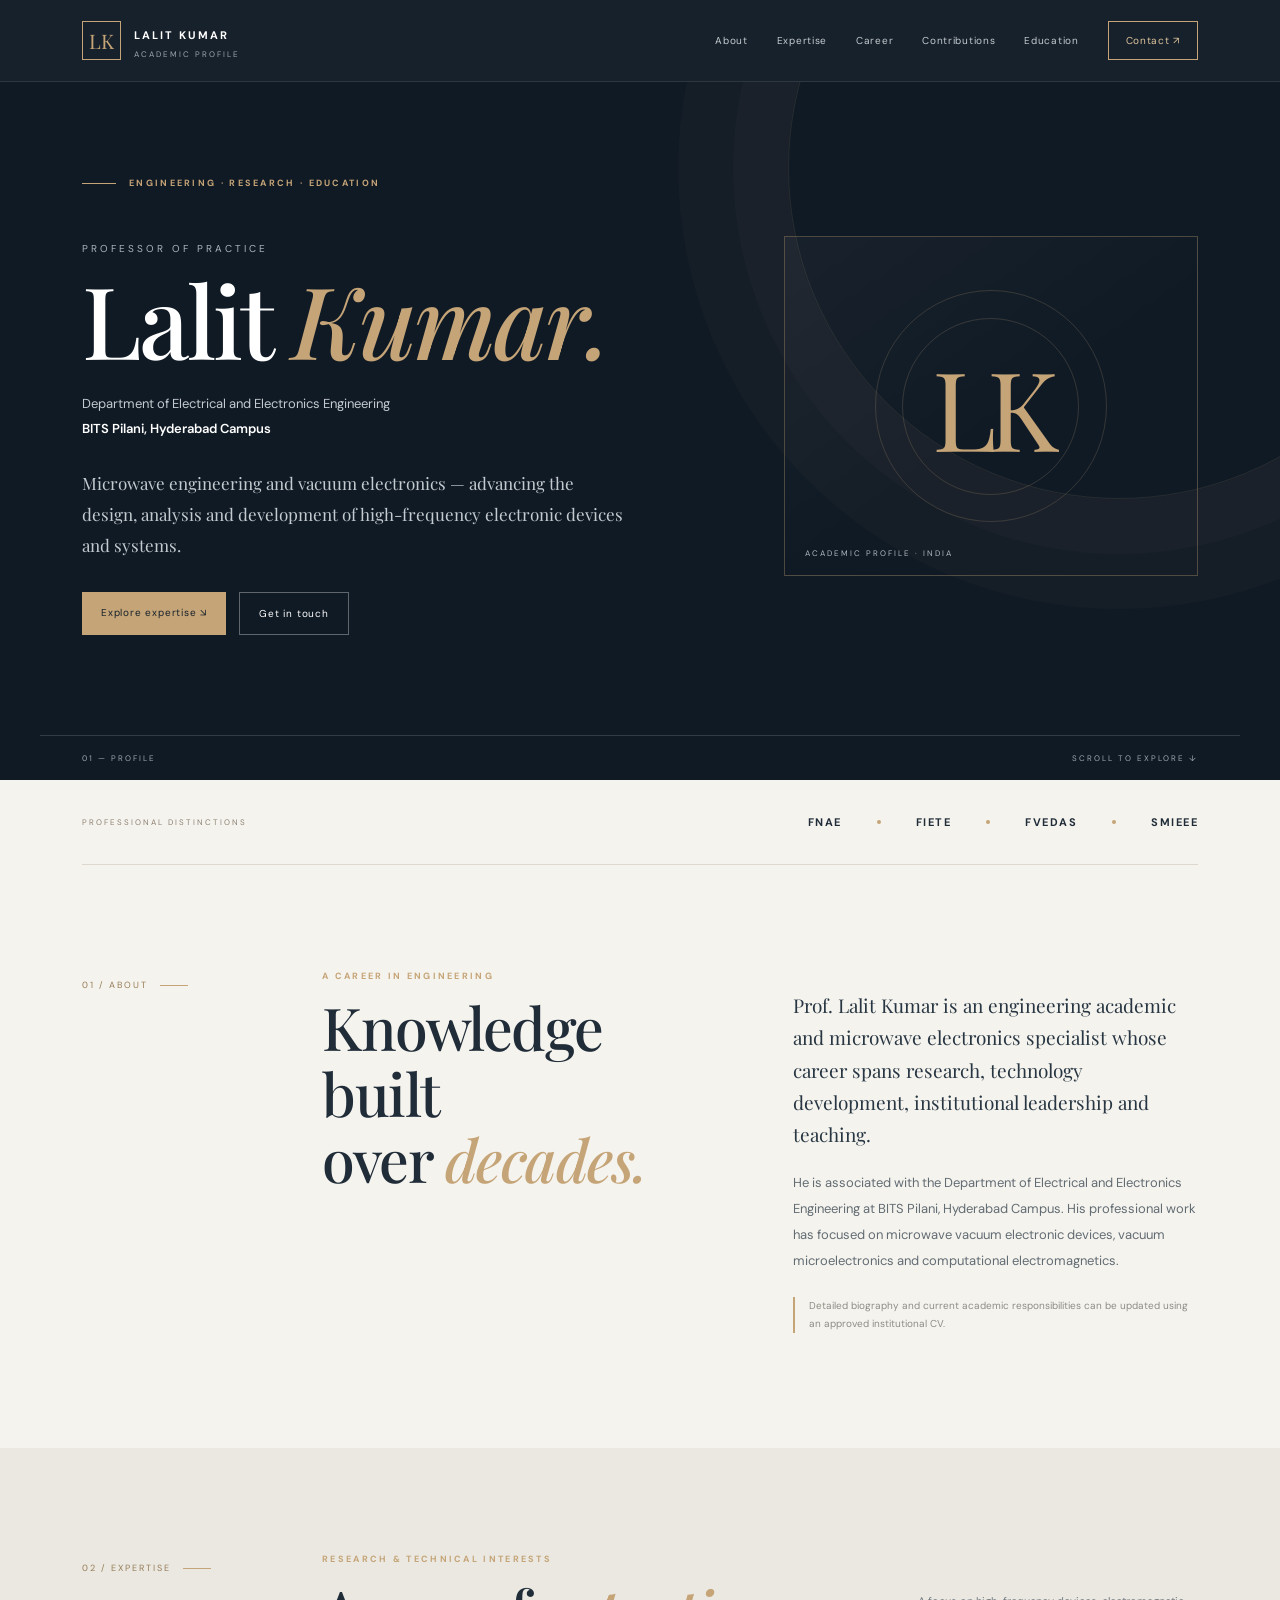
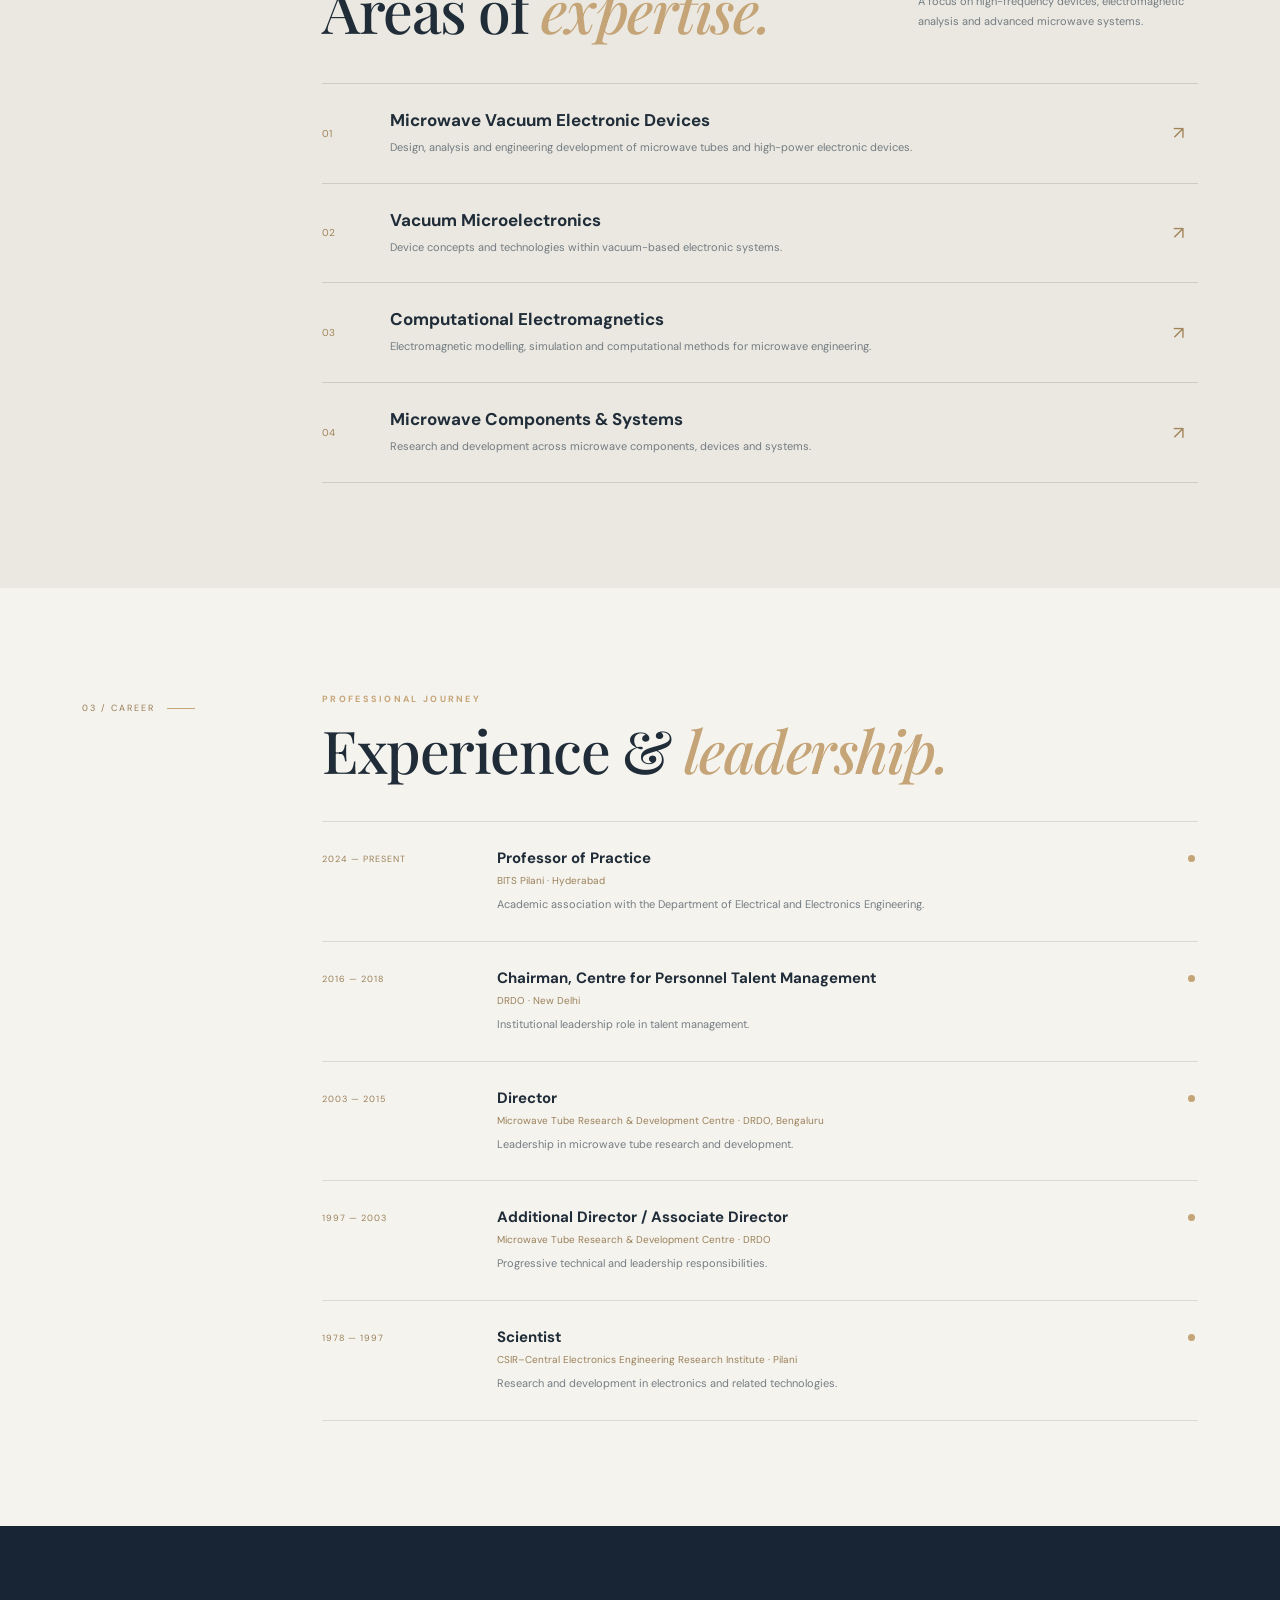
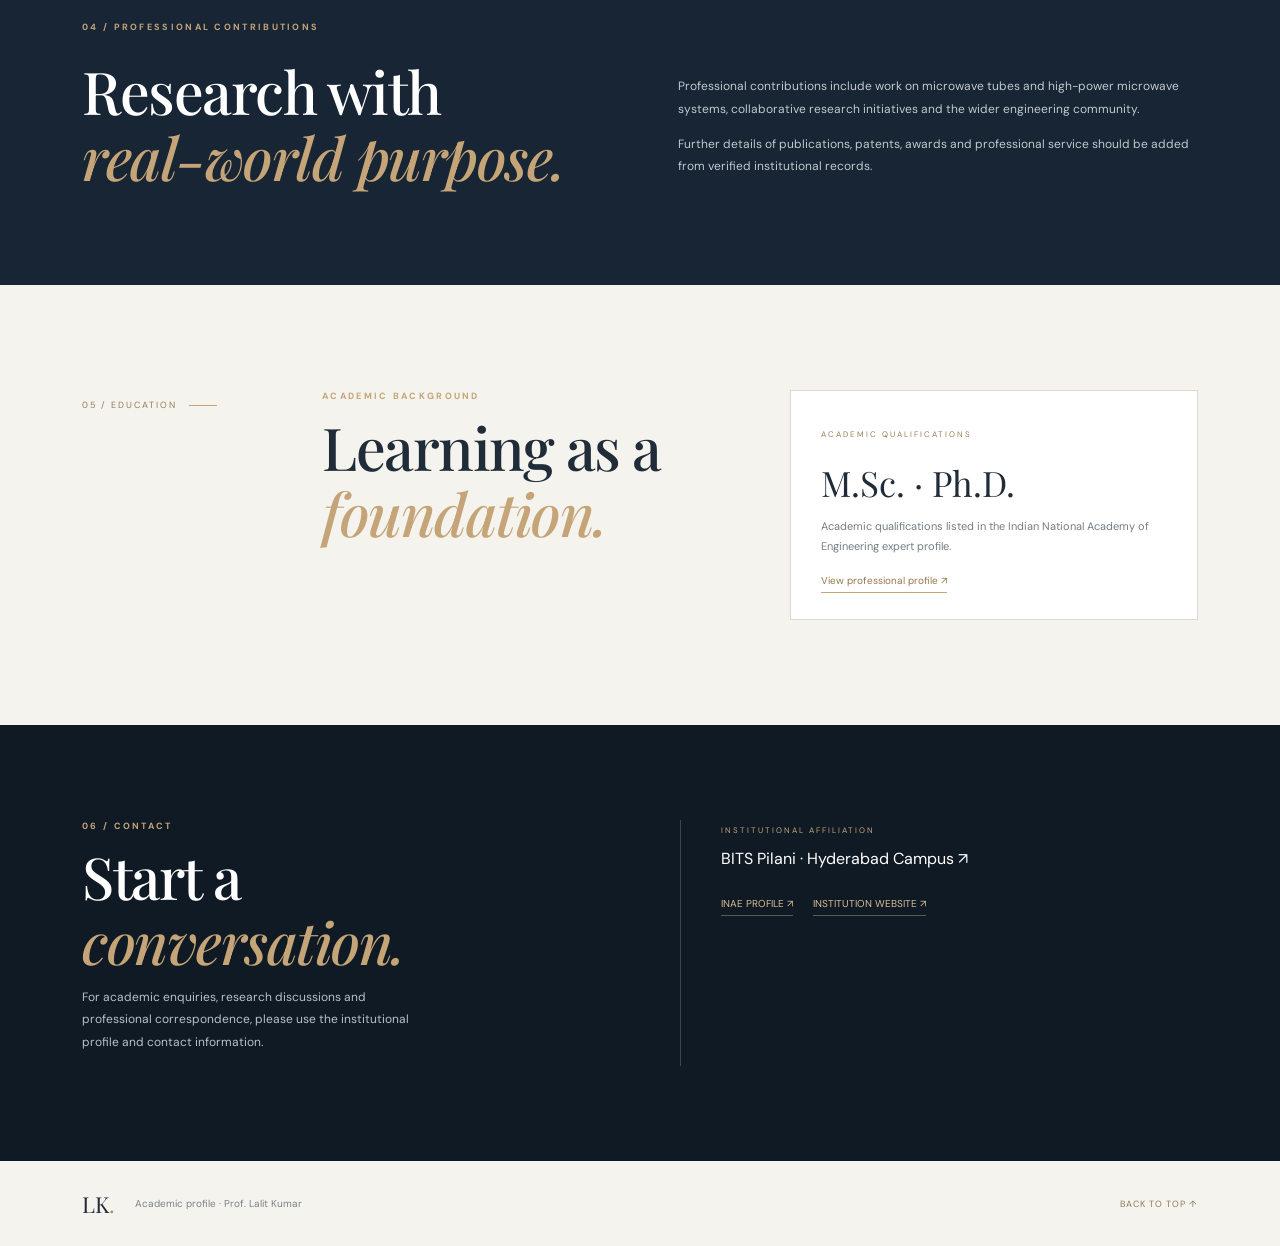
==== index.html @ f8bcb5ff "Add premium single-page academic profile website" ====
<!doctype html>
<html lang="en">
<head>
<meta charset="utf-8"><meta name="viewport" content="width=device-width,initial-scale=1">
<meta name="theme-color" content="#101a25">
<meta name="description" content="Academic and professional profile of Professor Lalit Kumar, BITS Pilani Hyderabad Campus.">
<title>Professor Lalit Kumar — Academic Profile</title>
<link rel="preconnect" href="https://fonts.googleapis.com"><link rel="preconnect" href="https://fonts.gstatic.com" crossorigin>
<link href="https://fonts.googleapis.com/css2?family=DM+Sans:wght@400;500;600;700&family=Playfair+Display:ital,wght@0,500;0,600;0,700;1,500&display=swap" rel="stylesheet">
<style>
:root{--navy:#101a25;--navy2:#172534;--ink:#202d39;--paper:#f5f3ee;--muted:#727a80;--gold:#c5a477;--line:#ddd9d0;--serif:'Playfair Display',Georgia,serif;--sans:'DM Sans',Arial,sans-serif}
*{box-sizing:border-box}html{scroll-behavior:smooth;scroll-padding-top:84px}body{margin:0;background:var(--paper);color:var(--ink);font-family:var(--sans);-webkit-font-smoothing:antialiased}a{color:inherit;text-decoration:none}.skip{position:absolute;left:-999px}.skip:focus{left:20px;top:20px;background:white;padding:12px;z-index:20}
header{height:82px;background:rgba(16,26,37,.97);position:sticky;top:0;z-index:10;border-bottom:1px solid #ffffff19}.navwrap{height:100%;max-width:1200px;margin:auto;padding:0 42px;display:flex;align-items:center;justify-content:space-between}.brand{display:flex;align-items:center;gap:13px;color:#fff}.mark{width:39px;height:39px;border:1px solid #c5a477;display:grid;place-items:center;color:var(--gold);font:20px var(--serif)}.brand b{font-size:11px;letter-spacing:2px}.brand small{display:block;font-size:8px;color:#9ca7b0;letter-spacing:2px;margin-top:5px}.nav{display:flex;align-items:center;gap:29px}.nav a{font-size:10px;color:#c4cbd0;letter-spacing:.7px;transition:color .2s}.nav a:hover,.nav a.active{color:var(--gold)}.nav .contactlink{border:1px solid #c5a477;padding:12px 17px;color:#e1c69f}.toggle{display:none;background:none;border:1px solid #ffffff50;color:white;padding:9px 11px}
.hero{background:var(--navy);color:white;position:relative;overflow:hidden}.hero:after{content:"";position:absolute;width:660px;height:660px;border:1px solid #c5a47720;border-radius:50%;right:-170px;top:-245px;box-shadow:0 0 0 55px #c5a47708,0 0 0 110px #c5a47706}.hero-inner{max-width:1200px;margin:auto;min-height:610px;padding:95px 42px 100px;display:grid;grid-template-columns:1.2fr .8fr;gap:80px;align-items:center;position:relative;z-index:1}.eyebrow,.overline{font-size:9px;letter-spacing:2.3px;font-weight:700;color:var(--gold)}.eyebrow:before{content:"";display:inline-block;width:34px;height:1px;background:var(--gold);vertical-align:middle;margin-right:13px}.kicker{margin-top:53px;font-size:10px;letter-spacing:3px;color:#aab5bd}.hero h1{font:500 clamp(60px,8vw,100px)/.98 var(--serif);letter-spacing:-3px;margin:15px 0 24px}.hero h1 em,.section h2 em,.band h2 em,.contact h2 em{color:var(--gold);font-weight:500}.role{font-size:13px;line-height:1.9;color:#c3cbd0}.role strong{color:white;font-weight:600}.intro{max-width:550px;font:17px/1.8 var(--serif);color:#c4cbd0;margin:27px 0 32px}.actions{display:flex;gap:13px;flex-wrap:wrap}.btn{padding:14px 19px;font-size:10px;letter-spacing:.8px}.primary{background:var(--gold);color:#17212b}.secondary{border:1px solid #ffffff55;color:white}.hero-art{height:340px;border:1px solid #c5a47755;display:flex;align-items:center;justify-content:center;position:relative;background:linear-gradient(145deg,#ffffff08,transparent 55%)}.hero-art:before,.hero-art:after{content:"";position:absolute;width:230px;height:230px;border:1px solid #c5a47735;border-radius:50%}.hero-art:after{width:175px;height:175px}.monogram{font:110px var(--serif);color:#c5a477;letter-spacing:-10px}.art-caption{position:absolute;bottom:17px;left:20px;font-size:8px;letter-spacing:2px;color:#aeb9c3}.hero-foot{max-width:1200px;margin:auto;padding:17px 42px;border-top:1px solid #ffffff25;display:flex;justify-content:space-between;color:#9da8b1;font-size:8px;letter-spacing:2px}
.distinctions{max-width:1116px;margin:auto;padding:35px 0;display:flex;align-items:center;gap:35px;border-bottom:1px solid var(--line)}.distinctions span{font-size:11px;letter-spacing:1.5px;font-weight:700}.distinctions small{font-size:8px;letter-spacing:2px;color:#8c8172;margin-right:auto}.dot{width:4px;height:4px;background:var(--gold);border-radius:50%}
.section{max-width:1200px;margin:auto;padding:105px 42px;display:grid;grid-template-columns:185px 1fr;gap:55px}.label{font-size:9px;letter-spacing:2px;color:#967c56;padding-top:9px}.label:after{content:"";display:inline-block;width:28px;height:1px;background:#c5a477;margin-left:12px;vertical-align:middle}.section h2,.band h2,.contact h2{font:500 clamp(40px,5vw,59px)/1.12 var(--serif);letter-spacing:-1.5px;margin:12px 0 0}.aboutgrid{display:grid;grid-template-columns:1fr 1fr;gap:65px}.copy{font-size:13px;line-height:2;color:#626c73}.copy .lead{font:19px/1.7 var(--serif);color:#273642}.note{font-size:10px;line-height:1.8;color:#8c8c84;border-left:2px solid var(--gold);padding-left:14px;margin-top:23px}
.expertise{background:#eae8e1}.expertise .section{max-width:1200px}.headingrow{display:flex;justify-content:space-between;align-items:end;gap:30px;margin-bottom:40px}.headingnote{max-width:280px;font-size:11px;line-height:1.8;color:#737b80}.items{border-top:1px solid #d0ccc3}.item{display:grid;grid-template-columns:50px 1fr 25px;gap:18px;align-items:center;padding:25px 0;border-bottom:1px solid #d0ccc3}.num{font-size:10px;color:#a18458}.item h3{font-size:17px;margin:0 0 7px}.item p{font-size:11px;line-height:1.8;color:#737b80;margin:0}.arrow{color:#a18458;font-size:18px}
.timeline{border-top:1px solid var(--line)}.event{display:grid;grid-template-columns:155px 1fr 10px;gap:20px;padding:26px 0;border-bottom:1px solid var(--line)}.date{font-size:9px;letter-spacing:1px;color:#9a8059;padding-top:5px}.event h3{font-size:15px;margin:0 0 6px}.place{font-size:10px;color:#9a8059;margin:0 0 8px}.event p:last-child{font-size:11px;line-height:1.8;color:#747d83;margin:0}.pin{width:7px;height:7px;border-radius:50%;background:var(--gold);margin-top:7px}
.band{background:var(--navy2);color:white}.bandinner{max-width:1116px;margin:auto;padding:95px 0;display:grid;grid-template-columns:1fr 1fr;gap:25px 75px}.band .overline{grid-column:1/-1}.band h2{margin:0}.bandcopy{font-size:12px;line-height:1.9;color:#c1c9cf;align-self:end}.edu{display:grid;grid-template-columns:1fr 1fr;gap:60px}.educard{padding:30px;border:1px solid var(--line);background:white}.educard small{font-size:8px;letter-spacing:2px;color:#9a8059}.educard h3{font:35px var(--serif);margin:17px 0 9px}.educard p{font-size:11px;line-height:1.8;color:#747d83}.educard a{font-size:10px;color:#98784c;border-bottom:1px solid #c5a477;padding-bottom:5px}
.contact{background:var(--navy);color:white}.contactinner{max-width:1116px;margin:auto;padding:95px 0;display:grid;grid-template-columns:1fr 1fr;gap:80px}.contact h2{font-size:58px}.contact p{font-size:12px;line-height:1.9;color:#b7c1c9;max-width:350px}.contactcard{border-left:1px solid #ffffff30;padding:5px 0 5px 40px}.contactcard small{font-size:8px;letter-spacing:2px;color:var(--gold);display:block;margin:0 0 13px}.contactcard a{font-size:16px;color:white;overflow-wrap:anywhere}.contactcard .links{display:flex;gap:20px;flex-wrap:wrap;margin-top:28px}.contactcard .links a{font-size:10px;color:#d9bd95;border-bottom:1px solid #d9bd9560;padding-bottom:5px}
footer{max-width:1116px;margin:auto;padding:26px 0;display:flex;align-items:center;gap:20px;flex-wrap:wrap}footer b{font:22px var(--serif)}footer p{font-size:10px;color:#7b8286;margin-right:auto}footer a{font-size:9px;letter-spacing:1px;color:#8e795b}
@media(max-width:850px){.navwrap,.hero-inner,.hero-foot{padding-left:26px;padding-right:26px}.nav{gap:15px}.hero-inner{gap:35px}.section{padding:80px 26px;grid-template-columns:130px 1fr;gap:25px}.distinctions,.bandinner,.contactinner,footer{margin-left:26px;margin-right:26px}.bandinner,.contactinner{padding:80px 0}}
@media(max-width:620px){header{height:70px}.navwrap{padding:0 21px}.toggle{display:block}.nav{display:none;position:absolute;top:70px;left:0;right:0;background:var(--navy);padding:12px 24px 22px;flex-direction:column;align-items:stretch;gap:0}.nav.open{display:flex}.nav a{padding:14px 0;border-bottom:1px solid #ffffff18}.nav .contactlink{margin-top:12px;text-align:center}.hero-inner{display:block;padding:65px 24px 80px;min-height:0}.kicker{margin-top:40px}.hero h1{font-size:65px}.intro{font-size:15px}.hero-art{display:none}.hero-foot{padding:15px 24px}.distinctions{margin:0 24px;padding:25px 0;gap:16px;flex-wrap:wrap}.distinctions small{width:100%}.section{display:block;padding:72px 24px}.label{margin-bottom:30px}.aboutgrid,.edu{grid-template-columns:1fr;gap:25px}.section h2{font-size:44px}.headingrow{display:block}.headingnote{margin-top:15px}.item{grid-template-columns:30px 1fr 15px;gap:10px}.item h3{font-size:14px}.item p{font-size:10px}.event{grid-template-columns:90px 1fr 8px;gap:10px}.date{font-size:8px;line-height:1.6}.event h3{font-size:13px}.event p:last-child{font-size:10px}.bandinner{display:block;padding:72px 0}.band h2{font-size:45px;margin:20px 0}.bandcopy{margin-top:25px}.contactinner{display:block;padding:72px 0}.contact h2{font-size:50px}.contactcard{border-left:0;border-top:1px solid #ffffff30;padding:28px 0 0;margin-top:35px}.contactcard a{font-size:14px}footer{padding:24px 0}footer p{width:calc(100% - 50px);margin:0}}
@media(prefers-reduced-motion:reduce){html{scroll-behavior:auto}}
</style>
</head>
<body>
<a class="skip" href="#main">Skip to content</a>
<header><div class="navwrap"><a class="brand" href="#home"><span class="mark">LK</span><span><b>LALIT KUMAR</b><small>ACADEMIC PROFILE</small></span></a><button class="toggle" aria-expanded="false" aria-controls="nav">MENU</button><nav class="nav" id="nav"><a href="#about">About</a><a href="#expertise">Expertise</a><a href="#career">Career</a><a href="#contributions">Contributions</a><a href="#education">Education</a><a class="contactlink" href="#contact">Contact ↗</a></nav></div></header>
<main id="main">
<section class="hero" id="home"><div class="hero-inner"><div><div class="eyebrow">ENGINEERING · RESEARCH · EDUCATION</div><div class="kicker">PROFESSOR OF PRACTICE</div><h1>Lalit <em>Kumar.</em></h1><div class="role">Department of Electrical and Electronics Engineering<br><strong>BITS Pilani, Hyderabad Campus</strong></div><p class="intro">Microwave engineering and vacuum electronics — advancing the design, analysis and development of high-frequency electronic devices and systems.</p><div class="actions"><a class="btn primary" href="#expertise">Explore expertise ↘</a><a class="btn secondary" href="#contact">Get in touch</a></div></div><div class="hero-art"><div class="monogram">LK</div><span class="art-caption">ACADEMIC PROFILE · INDIA</span></div></div><div class="hero-foot"><span>01 — PROFILE</span><span>SCROLL TO EXPLORE ↓</span></div></section>
<div class="distinctions"><small>PROFESSIONAL DISTINCTIONS</small><span>FNAE</span><i class="dot"></i><span>FIETE</span><i class="dot"></i><span>FVEDAS</span><i class="dot"></i><span>SMIEEE</span></div>
<section class="section" id="about"><div class="label">01 / ABOUT</div><div class="aboutgrid"><div><div class="overline">A CAREER IN ENGINEERING</div><h2>Knowledge built<br>over <em>decades.</em></h2></div><div class="copy"><p class="lead">Prof. Lalit Kumar is an engineering academic and microwave electronics specialist whose career spans research, technology development, institutional leadership and teaching.</p><p>He is associated with the Department of Electrical and Electronics Engineering at BITS Pilani, Hyderabad Campus. His professional work has focused on microwave vacuum electronic devices, vacuum microelectronics and computational electromagnetics.</p><p class="note">Detailed biography and current academic responsibilities can be updated using an approved institutional CV.</p></div></div></section>
<section class="expertise"><div class="section" id="expertise"><div class="label">02 / EXPERTISE</div><div><div class="headingrow"><div><div class="overline">RESEARCH & TECHNICAL INTERESTS</div><h2>Areas of <em>expertise.</em></h2></div><p class="headingnote">A focus on high-frequency devices, electromagnetic analysis and advanced microwave systems.</p></div><div class="items"><article class="item"><span class="num">01</span><div><h3>Microwave Vacuum Electronic Devices</h3><p>Design, analysis and engineering development of microwave tubes and high-power electronic devices.</p></div><span class="arrow">↗</span></article><article class="item"><span class="num">02</span><div><h3>Vacuum Microelectronics</h3><p>Device concepts and technologies within vacuum-based electronic systems.</p></div><span class="arrow">↗</span></article><article class="item"><span class="num">03</span><div><h3>Computational Electromagnetics</h3><p>Electromagnetic modelling, simulation and computational methods for microwave engineering.</p></div><span class="arrow">↗</span></article><article class="item"><span class="num">04</span><div><h3>Microwave Components & Systems</h3><p>Research and development across microwave components, devices and systems.</p></div><span class="arrow">↗</span></article></div></div></div></section>
<section class="section" id="career"><div class="label">03 / CAREER</div><div><div class="overline">PROFESSIONAL JOURNEY</div><h2>Experience & <em>leadership.</em></h2><div class="timeline" style="margin-top:38px"><article class="event"><span class="date">2024 — PRESENT</span><div><h3>Professor of Practice</h3><p class="place">BITS Pilani · Hyderabad</p><p>Academic association with the Department of Electrical and Electronics Engineering.</p></div><i class="pin"></i></article><article class="event"><span class="date">2016 — 2018</span><div><h3>Chairman, Centre for Personnel Talent Management</h3><p class="place">DRDO · New Delhi</p><p>Institutional leadership role in talent management.</p></div><i class="pin"></i></article><article class="event"><span class="date">2003 — 2015</span><div><h3>Director</h3><p class="place">Microwave Tube Research & Development Centre · DRDO, Bengaluru</p><p>Leadership in microwave tube research and development.</p></div><i class="pin"></i></article><article class="event"><span class="date">1997 — 2003</span><div><h3>Additional Director / Associate Director</h3><p class="place">Microwave Tube Research & Development Centre · DRDO</p><p>Progressive technical and leadership responsibilities.</p></div><i class="pin"></i></article><article class="event"><span class="date">1978 — 1997</span><div><h3>Scientist</h3><p class="place">CSIR–Central Electronics Engineering Research Institute · Pilani</p><p>Research and development in electronics and related technologies.</p></div><i class="pin"></i></article></div></div></section>
<section class="band" id="contributions"><div class="bandinner"><div class="overline">04 / PROFESSIONAL CONTRIBUTIONS</div><h2>Research with<br><em>real-world purpose.</em></h2><div class="bandcopy"><p>Professional contributions include work on microwave tubes and high-power microwave systems, collaborative research initiatives and the wider engineering community.</p><p>Further details of publications, patents, awards and professional service should be added from verified institutional records.</p></div></div></section>
<section class="section" id="education"><div class="label">05 / EDUCATION</div><div class="edu"><div><div class="overline">ACADEMIC BACKGROUND</div><h2>Learning as a<br><em>foundation.</em></h2></div><div class="educard"><small>ACADEMIC QUALIFICATIONS</small><h3>M.Sc. · Ph.D.</h3><p>Academic qualifications listed in the Indian National Academy of Engineering expert profile.</p><a href="https://www.inae.in/expert-profile-view/?cid=1873" target="_blank" rel="noopener">View professional profile ↗</a></div></div></section>
<section class="contact" id="contact"><div class="contactinner"><div><div class="overline">06 / CONTACT</div><h2>Start a<br><em>conversation.</em></h2><p>For academic enquiries, research discussions and professional correspondence, please use the institutional profile and contact information.</p></div><div class="contactcard"><small>INSTITUTIONAL AFFILIATION</small><a href="https://www.bits-pilani.ac.in/hyderabad/" target="_blank" rel="noopener">BITS Pilani · Hyderabad Campus ↗</a><div class="links"><a href="https://www.inae.in/expert-profile-view/?cid=1873" target="_blank" rel="noopener">INAE PROFILE ↗</a><a href="https://www.bits-pilani.ac.in/hyderabad/" target="_blank" rel="noopener">INSTITUTION WEBSITE ↗</a></div></div></div></section>
</main>
<footer><b>LK<span style="color:#b38f5e">.</span></b><p>Academic profile · Prof. Lalit Kumar</p><a href="#home">BACK TO TOP ↑</a></footer>
<script>
const toggle=document.querySelector('.toggle'),nav=document.querySelector('.nav');toggle.addEventListener('click',()=>{const open=nav.classList.toggle('open');toggle.setAttribute('aria-expanded',String(open));toggle.textContent=open?'CLOSE':'MENU'});document.querySelectorAll('.nav a').forEach(a=>a.addEventListener('click',()=>{nav.classList.remove('open');toggle.setAttribute('aria-expanded','false');toggle.textContent='MENU'}));const links=[...document.querySelectorAll('.nav a[href^="#"]')];if('IntersectionObserver'in window){const observer=new IntersectionObserver(entries=>entries.forEach(e=>{if(e.isIntersecting)links.forEach(a=>a.classList.toggle('active',a.getAttribute('href')==='#'+e.target.id))}),{rootMargin:'-30% 0px -60% 0px'});document.querySelectorAll('main section[id]').forEach(s=>observer.observe(s))}
</script>
</body></html>
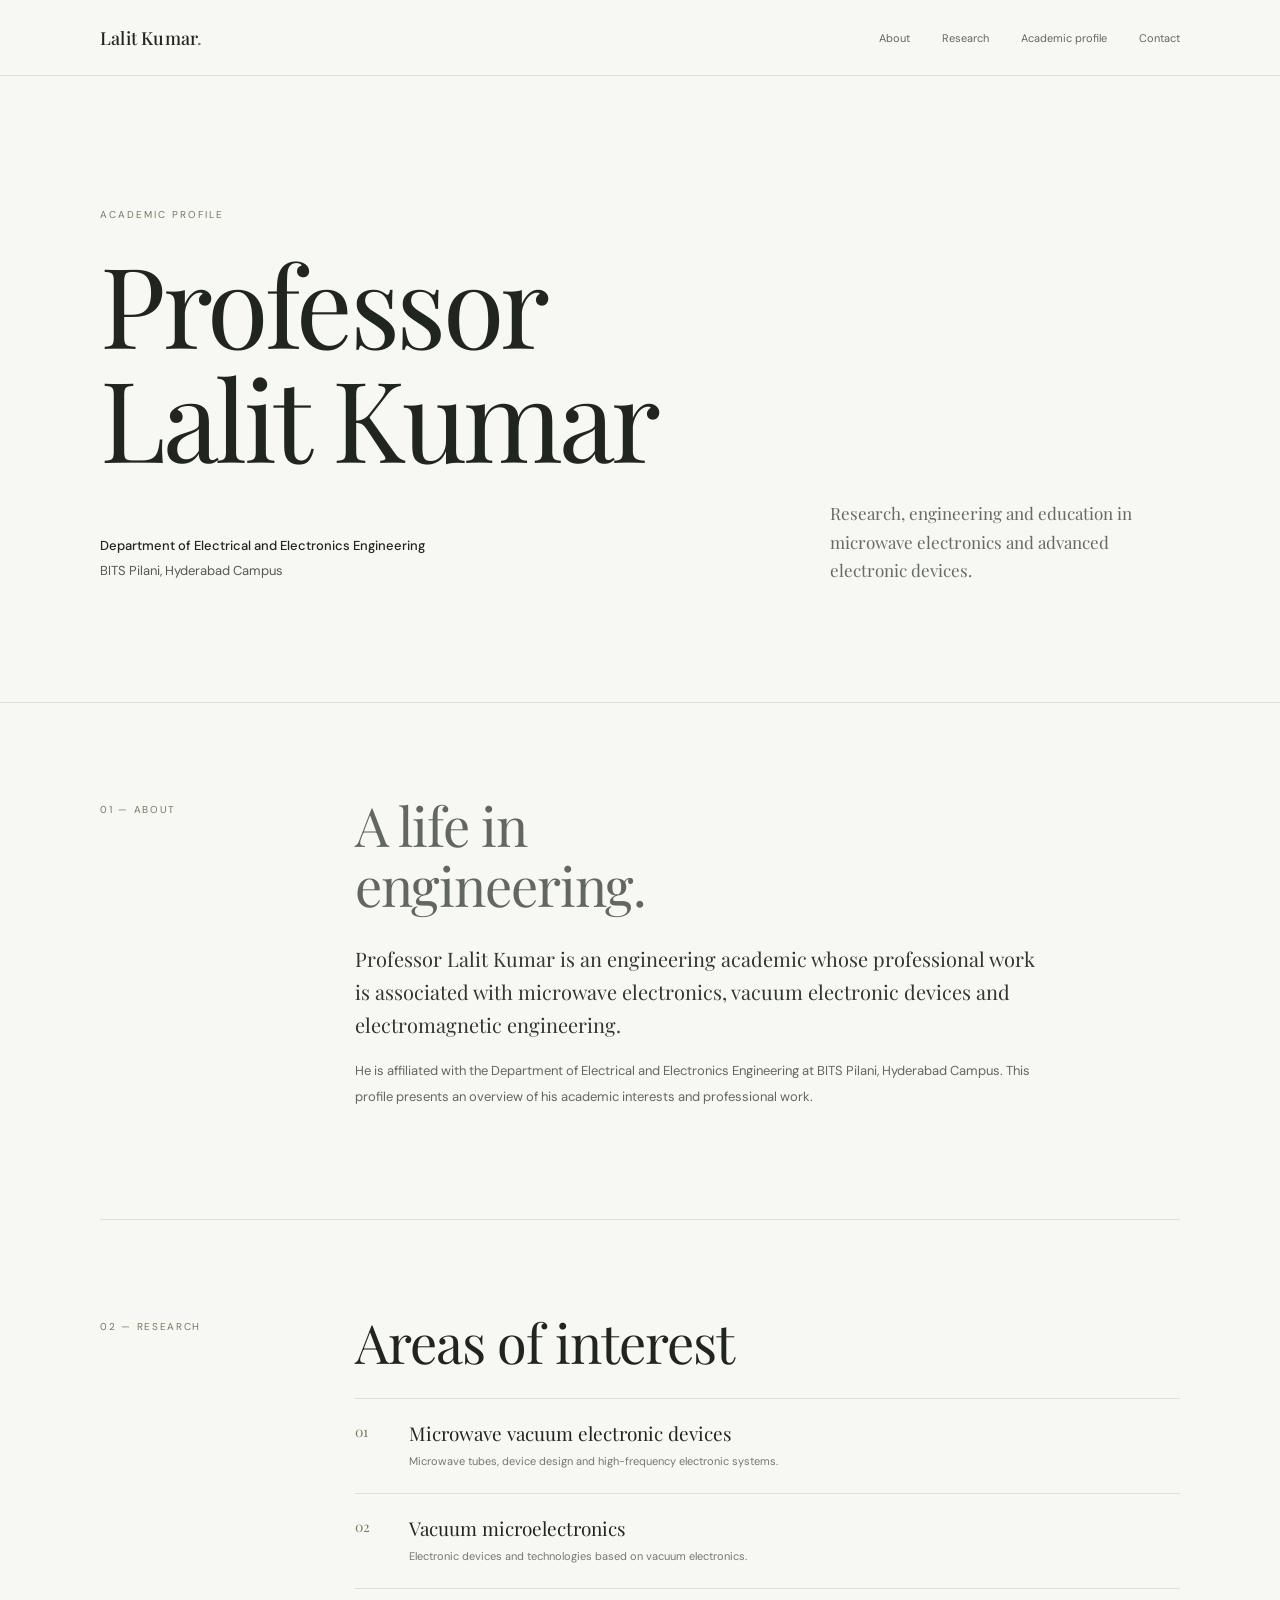
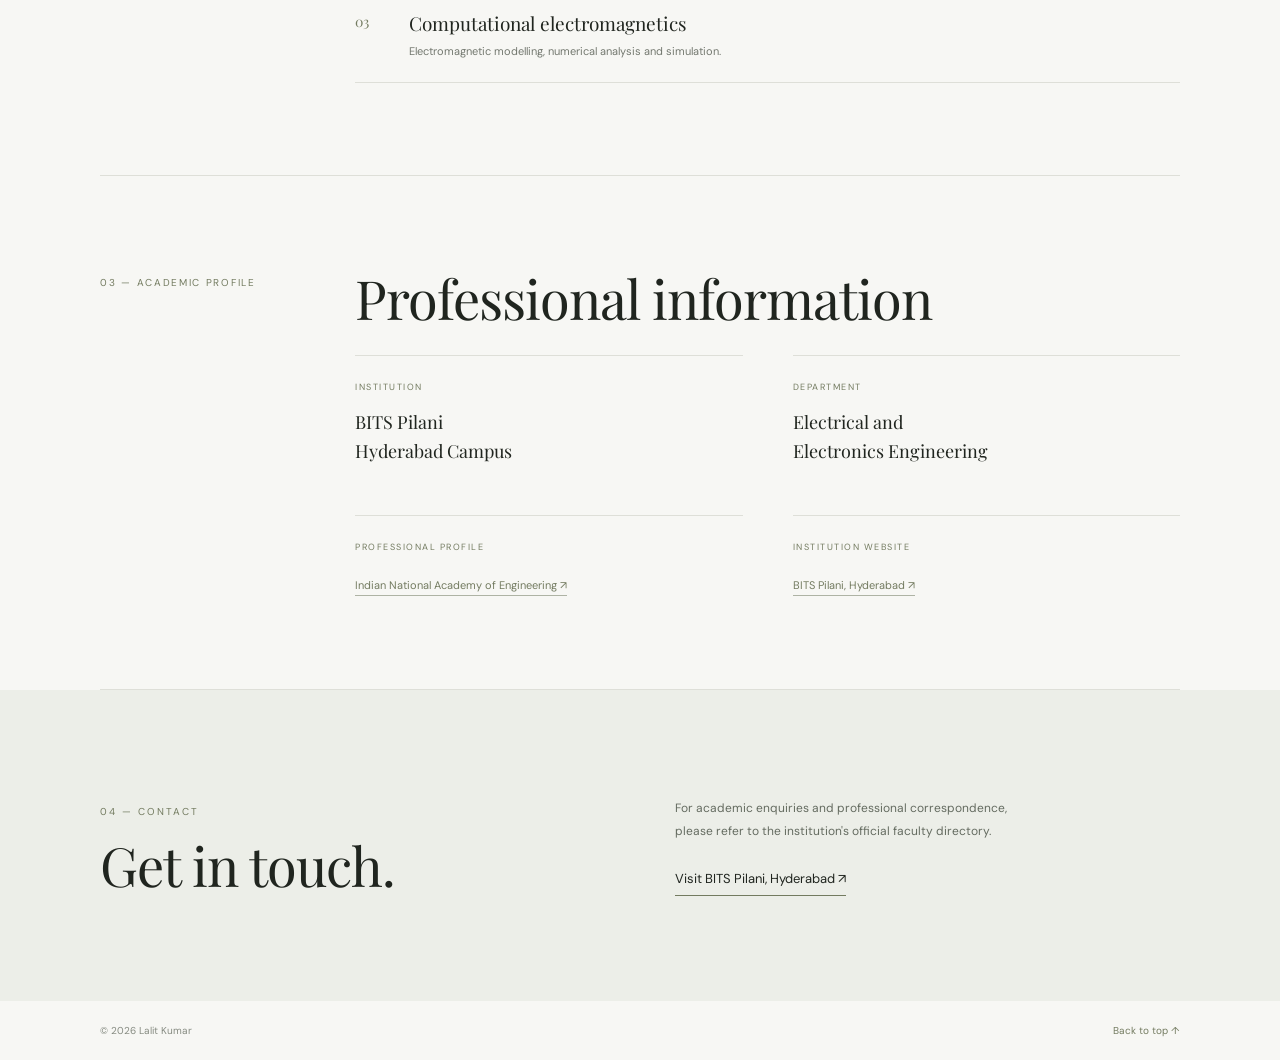
==== commit d5f89092: "Refine site to minimalist editorial academic design" ====
--- a/index.html
+++ b/index.html
@@ -1,44 +1,140 @@
 <!doctype html>
 <html lang="en">
 <head>
-<meta charset="utf-8"><meta name="viewport" content="width=device-width,initial-scale=1">
-<meta name="theme-color" content="#101a25">
-<meta name="description" content="Academic and professional profile of Professor Lalit Kumar, BITS Pilani Hyderabad Campus.">
-<title>Professor Lalit Kumar — Academic Profile</title>
-<link rel="preconnect" href="https://fonts.googleapis.com"><link rel="preconnect" href="https://fonts.gstatic.com" crossorigin>
-<link href="https://fonts.googleapis.com/css2?family=DM+Sans:wght@400;500;600;700&family=Playfair+Display:ital,wght@0,500;0,600;0,700;1,500&display=swap" rel="stylesheet">
+<meta charset="utf-8">
+<meta name="viewport" content="width=device-width, initial-scale=1">
+<meta name="theme-color" content="#f7f7f4">
+<meta name="description" content="Academic profile of Professor Lalit Kumar, BITS Pilani, Hyderabad Campus.">
+<title>Professor Lalit Kumar</title>
+<link rel="preconnect" href="https://fonts.googleapis.com">
+<link rel="preconnect" href="https://fonts.gstatic.com" crossorigin>
+<link href="https://fonts.googleapis.com/css2?family=DM+Sans:wght@400;500;600&family=Playfair+Display:wght@400;500;600&display=swap" rel="stylesheet">
 <style>
-:root{--navy:#101a25;--navy2:#172534;--ink:#202d39;--paper:#f5f3ee;--muted:#727a80;--gold:#c5a477;--line:#ddd9d0;--serif:'Playfair Display',Georgia,serif;--sans:'DM Sans',Arial,sans-serif}
-*{box-sizing:border-box}html{scroll-behavior:smooth;scroll-padding-top:84px}body{margin:0;background:var(--paper);color:var(--ink);font-family:var(--sans);-webkit-font-smoothing:antialiased}a{color:inherit;text-decoration:none}.skip{position:absolute;left:-999px}.skip:focus{left:20px;top:20px;background:white;padding:12px;z-index:20}
-header{height:82px;background:rgba(16,26,37,.97);position:sticky;top:0;z-index:10;border-bottom:1px solid #ffffff19}.navwrap{height:100%;max-width:1200px;margin:auto;padding:0 42px;display:flex;align-items:center;justify-content:space-between}.brand{display:flex;align-items:center;gap:13px;color:#fff}.mark{width:39px;height:39px;border:1px solid #c5a477;display:grid;place-items:center;color:var(--gold);font:20px var(--serif)}.brand b{font-size:11px;letter-spacing:2px}.brand small{display:block;font-size:8px;color:#9ca7b0;letter-spacing:2px;margin-top:5px}.nav{display:flex;align-items:center;gap:29px}.nav a{font-size:10px;color:#c4cbd0;letter-spacing:.7px;transition:color .2s}.nav a:hover,.nav a.active{color:var(--gold)}.nav .contactlink{border:1px solid #c5a477;padding:12px 17px;color:#e1c69f}.toggle{display:none;background:none;border:1px solid #ffffff50;color:white;padding:9px 11px}
-.hero{background:var(--navy);color:white;position:relative;overflow:hidden}.hero:after{content:"";position:absolute;width:660px;height:660px;border:1px solid #c5a47720;border-radius:50%;right:-170px;top:-245px;box-shadow:0 0 0 55px #c5a47708,0 0 0 110px #c5a47706}.hero-inner{max-width:1200px;margin:auto;min-height:610px;padding:95px 42px 100px;display:grid;grid-template-columns:1.2fr .8fr;gap:80px;align-items:center;position:relative;z-index:1}.eyebrow,.overline{font-size:9px;letter-spacing:2.3px;font-weight:700;color:var(--gold)}.eyebrow:before{content:"";display:inline-block;width:34px;height:1px;background:var(--gold);vertical-align:middle;margin-right:13px}.kicker{margin-top:53px;font-size:10px;letter-spacing:3px;color:#aab5bd}.hero h1{font:500 clamp(60px,8vw,100px)/.98 var(--serif);letter-spacing:-3px;margin:15px 0 24px}.hero h1 em,.section h2 em,.band h2 em,.contact h2 em{color:var(--gold);font-weight:500}.role{font-size:13px;line-height:1.9;color:#c3cbd0}.role strong{color:white;font-weight:600}.intro{max-width:550px;font:17px/1.8 var(--serif);color:#c4cbd0;margin:27px 0 32px}.actions{display:flex;gap:13px;flex-wrap:wrap}.btn{padding:14px 19px;font-size:10px;letter-spacing:.8px}.primary{background:var(--gold);color:#17212b}.secondary{border:1px solid #ffffff55;color:white}.hero-art{height:340px;border:1px solid #c5a47755;display:flex;align-items:center;justify-content:center;position:relative;background:linear-gradient(145deg,#ffffff08,transparent 55%)}.hero-art:before,.hero-art:after{content:"";position:absolute;width:230px;height:230px;border:1px solid #c5a47735;border-radius:50%}.hero-art:after{width:175px;height:175px}.monogram{font:110px var(--serif);color:#c5a477;letter-spacing:-10px}.art-caption{position:absolute;bottom:17px;left:20px;font-size:8px;letter-spacing:2px;color:#aeb9c3}.hero-foot{max-width:1200px;margin:auto;padding:17px 42px;border-top:1px solid #ffffff25;display:flex;justify-content:space-between;color:#9da8b1;font-size:8px;letter-spacing:2px}
-.distinctions{max-width:1116px;margin:auto;padding:35px 0;display:flex;align-items:center;gap:35px;border-bottom:1px solid var(--line)}.distinctions span{font-size:11px;letter-spacing:1.5px;font-weight:700}.distinctions small{font-size:8px;letter-spacing:2px;color:#8c8172;margin-right:auto}.dot{width:4px;height:4px;background:var(--gold);border-radius:50%}
-.section{max-width:1200px;margin:auto;padding:105px 42px;display:grid;grid-template-columns:185px 1fr;gap:55px}.label{font-size:9px;letter-spacing:2px;color:#967c56;padding-top:9px}.label:after{content:"";display:inline-block;width:28px;height:1px;background:#c5a477;margin-left:12px;vertical-align:middle}.section h2,.band h2,.contact h2{font:500 clamp(40px,5vw,59px)/1.12 var(--serif);letter-spacing:-1.5px;margin:12px 0 0}.aboutgrid{display:grid;grid-template-columns:1fr 1fr;gap:65px}.copy{font-size:13px;line-height:2;color:#626c73}.copy .lead{font:19px/1.7 var(--serif);color:#273642}.note{font-size:10px;line-height:1.8;color:#8c8c84;border-left:2px solid var(--gold);padding-left:14px;margin-top:23px}
-.expertise{background:#eae8e1}.expertise .section{max-width:1200px}.headingrow{display:flex;justify-content:space-between;align-items:end;gap:30px;margin-bottom:40px}.headingnote{max-width:280px;font-size:11px;line-height:1.8;color:#737b80}.items{border-top:1px solid #d0ccc3}.item{display:grid;grid-template-columns:50px 1fr 25px;gap:18px;align-items:center;padding:25px 0;border-bottom:1px solid #d0ccc3}.num{font-size:10px;color:#a18458}.item h3{font-size:17px;margin:0 0 7px}.item p{font-size:11px;line-height:1.8;color:#737b80;margin:0}.arrow{color:#a18458;font-size:18px}
-.timeline{border-top:1px solid var(--line)}.event{display:grid;grid-template-columns:155px 1fr 10px;gap:20px;padding:26px 0;border-bottom:1px solid var(--line)}.date{font-size:9px;letter-spacing:1px;color:#9a8059;padding-top:5px}.event h3{font-size:15px;margin:0 0 6px}.place{font-size:10px;color:#9a8059;margin:0 0 8px}.event p:last-child{font-size:11px;line-height:1.8;color:#747d83;margin:0}.pin{width:7px;height:7px;border-radius:50%;background:var(--gold);margin-top:7px}
-.band{background:var(--navy2);color:white}.bandinner{max-width:1116px;margin:auto;padding:95px 0;display:grid;grid-template-columns:1fr 1fr;gap:25px 75px}.band .overline{grid-column:1/-1}.band h2{margin:0}.bandcopy{font-size:12px;line-height:1.9;color:#c1c9cf;align-self:end}.edu{display:grid;grid-template-columns:1fr 1fr;gap:60px}.educard{padding:30px;border:1px solid var(--line);background:white}.educard small{font-size:8px;letter-spacing:2px;color:#9a8059}.educard h3{font:35px var(--serif);margin:17px 0 9px}.educard p{font-size:11px;line-height:1.8;color:#747d83}.educard a{font-size:10px;color:#98784c;border-bottom:1px solid #c5a477;padding-bottom:5px}
-.contact{background:var(--navy);color:white}.contactinner{max-width:1116px;margin:auto;padding:95px 0;display:grid;grid-template-columns:1fr 1fr;gap:80px}.contact h2{font-size:58px}.contact p{font-size:12px;line-height:1.9;color:#b7c1c9;max-width:350px}.contactcard{border-left:1px solid #ffffff30;padding:5px 0 5px 40px}.contactcard small{font-size:8px;letter-spacing:2px;color:var(--gold);display:block;margin:0 0 13px}.contactcard a{font-size:16px;color:white;overflow-wrap:anywhere}.contactcard .links{display:flex;gap:20px;flex-wrap:wrap;margin-top:28px}.contactcard .links a{font-size:10px;color:#d9bd95;border-bottom:1px solid #d9bd9560;padding-bottom:5px}
-footer{max-width:1116px;margin:auto;padding:26px 0;display:flex;align-items:center;gap:20px;flex-wrap:wrap}footer b{font:22px var(--serif)}footer p{font-size:10px;color:#7b8286;margin-right:auto}footer a{font-size:9px;letter-spacing:1px;color:#8e795b}
-@media(max-width:850px){.navwrap,.hero-inner,.hero-foot{padding-left:26px;padding-right:26px}.nav{gap:15px}.hero-inner{gap:35px}.section{padding:80px 26px;grid-template-columns:130px 1fr;gap:25px}.distinctions,.bandinner,.contactinner,footer{margin-left:26px;margin-right:26px}.bandinner,.contactinner{padding:80px 0}}
-@media(max-width:620px){header{height:70px}.navwrap{padding:0 21px}.toggle{display:block}.nav{display:none;position:absolute;top:70px;left:0;right:0;background:var(--navy);padding:12px 24px 22px;flex-direction:column;align-items:stretch;gap:0}.nav.open{display:flex}.nav a{padding:14px 0;border-bottom:1px solid #ffffff18}.nav .contactlink{margin-top:12px;text-align:center}.hero-inner{display:block;padding:65px 24px 80px;min-height:0}.kicker{margin-top:40px}.hero h1{font-size:65px}.intro{font-size:15px}.hero-art{display:none}.hero-foot{padding:15px 24px}.distinctions{margin:0 24px;padding:25px 0;gap:16px;flex-wrap:wrap}.distinctions small{width:100%}.section{display:block;padding:72px 24px}.label{margin-bottom:30px}.aboutgrid,.edu{grid-template-columns:1fr;gap:25px}.section h2{font-size:44px}.headingrow{display:block}.headingnote{margin-top:15px}.item{grid-template-columns:30px 1fr 15px;gap:10px}.item h3{font-size:14px}.item p{font-size:10px}.event{grid-template-columns:90px 1fr 8px;gap:10px}.date{font-size:8px;line-height:1.6}.event h3{font-size:13px}.event p:last-child{font-size:10px}.bandinner{display:block;padding:72px 0}.band h2{font-size:45px;margin:20px 0}.bandcopy{margin-top:25px}.contactinner{display:block;padding:72px 0}.contact h2{font-size:50px}.contactcard{border-left:0;border-top:1px solid #ffffff30;padding:28px 0 0;margin-top:35px}.contactcard a{font-size:14px}footer{padding:24px 0}footer p{width:calc(100% - 50px);margin:0}}
+:root{--paper:#f7f7f4;--ink:#20251f;--muted:#73786f;--line:#dedfd8;--accent:#737b60;--serif:"Playfair Display",Georgia,serif;--sans:"DM Sans",Arial,sans-serif}
+*{box-sizing:border-box}
+html{scroll-behavior:smooth;scroll-padding-top:90px}
+body{margin:0;background:var(--paper);color:var(--ink);font-family:var(--sans);-webkit-font-smoothing:antialiased}
+a{color:inherit;text-decoration:none}
+a:focus-visible,button:focus-visible{outline:2px solid var(--accent);outline-offset:4px}
+.wrap{width:min(1080px,calc(100% - 64px));margin:auto}
+header{height:76px;position:sticky;top:0;background:rgba(247,247,244,.94);backdrop-filter:blur(12px);border-bottom:1px solid var(--line);z-index:5}
+.navbar{height:100%;display:flex;align-items:center;justify-content:space-between}
+.wordmark{font:500 18px var(--serif);letter-spacing:.2px}
+.wordmark span{color:var(--accent)}
+nav{display:flex;gap:32px;align-items:center}
+nav a{font-size:11px;color:#62685f;transition:color .2s}
+nav a:hover,nav a.active{color:var(--ink)}
+.menu{display:none;border:0;background:none;font:11px var(--sans);letter-spacing:1px;color:var(--ink);padding:10px 0}
+.hero{padding:132px 0 118px;border-bottom:1px solid var(--line)}
+.eyebrow{font-size:10px;letter-spacing:2px;text-transform:uppercase;color:var(--accent)}
+h1{font:400 clamp(64px,10vw,112px)/1.02 var(--serif);letter-spacing:-3.5px;margin:25px 0 25px;max-width:850px}
+.hero-bottom{display:flex;justify-content:space-between;align-items:end;gap:40px}
+.role{font-size:13px;line-height:1.9;color:#535a50}
+.role strong{font-weight:500;color:var(--ink)}
+.intro{max-width:350px;font:17px/1.65 var(--serif);color:#646b60;margin:0}
+.section{padding:92px 0;border-bottom:1px solid var(--line);display:grid;grid-template-columns:190px 1fr;gap:65px}
+.section-label{font-size:10px;letter-spacing:1.7px;text-transform:uppercase;color:var(--accent);padding-top:8px}
+h2{font:400 clamp(36px,5vw,54px)/1.12 var(--serif);letter-spacing:-1px;margin:0 0 26px}
+.copy{max-width:690px;font-size:13px;line-height:2;color:#62685f}
+.copy p{margin:0 0 17px}
+.lead{font:20px/1.65 var(--serif);color:#30372e}
+.research-list{border-top:1px solid var(--line);margin-top:12px}
+.research-item{display:grid;grid-template-columns:38px 1fr;gap:16px;padding:21px 0;border-bottom:1px solid var(--line)}
+.research-item span{font:14px var(--serif);color:var(--accent);padding-top:2px}
+.research-item h3{font:19px var(--serif);font-weight:400;margin:0 0 6px}
+.research-item p{font-size:11px;line-height:1.8;color:var(--muted);margin:0}
+.profile-grid{display:grid;grid-template-columns:1fr 1fr;gap:50px}
+.profile-block{border-top:1px solid var(--line);padding-top:18px}
+.profile-block small{font-size:9px;letter-spacing:1.5px;text-transform:uppercase;color:var(--accent)}
+.profile-block p{font:18px/1.6 var(--serif);margin:13px 0 0}
+.profile-block a{font:11px var(--sans);color:var(--accent);border-bottom:1px solid #aeb3a4;padding-bottom:3px}
+.contact{padding:95px 0 105px;background:#eceee8}
+.contact-inner{display:grid;grid-template-columns:1fr 1fr;gap:70px;align-items:end}
+.contact h2{margin:17px 0 0}
+.contact p{font-size:12px;line-height:1.9;color:#646b60;max-width:360px}
+.contact-link{display:inline-block;margin-top:15px;font-size:13px;border-bottom:1px solid var(--accent);padding-bottom:8px}
+footer{padding:23px 0;color:#858a80;font-size:10px;display:flex;justify-content:space-between;gap:20px}
+footer a{color:var(--accent)}
+@media(max-width:700px){
+.wrap{width:min(100% - 40px,560px)}
+header{height:66px}
+.menu{display:block}
+nav{display:none;position:absolute;top:65px;left:0;right:0;padding:8px 20px 18px;background:var(--paper);border-bottom:1px solid var(--line);flex-direction:column;align-items:stretch;gap:0}
+nav.open{display:flex}
+nav a{padding:13px 0;border-bottom:1px solid var(--line)}
+.hero{padding:88px 0 75px}
+h1{font-size:clamp(59px,15vw,84px);letter-spacing:-2px;margin:23px 0}
+.hero-bottom{display:block}
+.intro{margin-top:25px;max-width:420px}
+.section{padding:65px 0;display:block}
+.section-label{margin-bottom:27px}
+.profile-grid,.contact-inner{grid-template-columns:1fr;gap:28px}
+.contact{padding:70px 0}
+footer{font-size:9px}
+}
 @media(prefers-reduced-motion:reduce){html{scroll-behavior:auto}}
 </style>
 </head>
 <body>
-<a class="skip" href="#main">Skip to content</a>
-<header><div class="navwrap"><a class="brand" href="#home"><span class="mark">LK</span><span><b>LALIT KUMAR</b><small>ACADEMIC PROFILE</small></span></a><button class="toggle" aria-expanded="false" aria-controls="nav">MENU</button><nav class="nav" id="nav"><a href="#about">About</a><a href="#expertise">Expertise</a><a href="#career">Career</a><a href="#contributions">Contributions</a><a href="#education">Education</a><a class="contactlink" href="#contact">Contact ↗</a></nav></div></header>
-<main id="main">
-<section class="hero" id="home"><div class="hero-inner"><div><div class="eyebrow">ENGINEERING · RESEARCH · EDUCATION</div><div class="kicker">PROFESSOR OF PRACTICE</div><h1>Lalit <em>Kumar.</em></h1><div class="role">Department of Electrical and Electronics Engineering<br><strong>BITS Pilani, Hyderabad Campus</strong></div><p class="intro">Microwave engineering and vacuum electronics — advancing the design, analysis and development of high-frequency electronic devices and systems.</p><div class="actions"><a class="btn primary" href="#expertise">Explore expertise ↘</a><a class="btn secondary" href="#contact">Get in touch</a></div></div><div class="hero-art"><div class="monogram">LK</div><span class="art-caption">ACADEMIC PROFILE · INDIA</span></div></div><div class="hero-foot"><span>01 — PROFILE</span><span>SCROLL TO EXPLORE ↓</span></div></section>
-<div class="distinctions"><small>PROFESSIONAL DISTINCTIONS</small><span>FNAE</span><i class="dot"></i><span>FIETE</span><i class="dot"></i><span>FVEDAS</span><i class="dot"></i><span>SMIEEE</span></div>
-<section class="section" id="about"><div class="label">01 / ABOUT</div><div class="aboutgrid"><div><div class="overline">A CAREER IN ENGINEERING</div><h2>Knowledge built<br>over <em>decades.</em></h2></div><div class="copy"><p class="lead">Prof. Lalit Kumar is an engineering academic and microwave electronics specialist whose career spans research, technology development, institutional leadership and teaching.</p><p>He is associated with the Department of Electrical and Electronics Engineering at BITS Pilani, Hyderabad Campus. His professional work has focused on microwave vacuum electronic devices, vacuum microelectronics and computational electromagnetics.</p><p class="note">Detailed biography and current academic responsibilities can be updated using an approved institutional CV.</p></div></div></section>
-<section class="expertise"><div class="section" id="expertise"><div class="label">02 / EXPERTISE</div><div><div class="headingrow"><div><div class="overline">RESEARCH & TECHNICAL INTERESTS</div><h2>Areas of <em>expertise.</em></h2></div><p class="headingnote">A focus on high-frequency devices, electromagnetic analysis and advanced microwave systems.</p></div><div class="items"><article class="item"><span class="num">01</span><div><h3>Microwave Vacuum Electronic Devices</h3><p>Design, analysis and engineering development of microwave tubes and high-power electronic devices.</p></div><span class="arrow">↗</span></article><article class="item"><span class="num">02</span><div><h3>Vacuum Microelectronics</h3><p>Device concepts and technologies within vacuum-based electronic systems.</p></div><span class="arrow">↗</span></article><article class="item"><span class="num">03</span><div><h3>Computational Electromagnetics</h3><p>Electromagnetic modelling, simulation and computational methods for microwave engineering.</p></div><span class="arrow">↗</span></article><article class="item"><span class="num">04</span><div><h3>Microwave Components & Systems</h3><p>Research and development across microwave components, devices and systems.</p></div><span class="arrow">↗</span></article></div></div></div></section>
-<section class="section" id="career"><div class="label">03 / CAREER</div><div><div class="overline">PROFESSIONAL JOURNEY</div><h2>Experience & <em>leadership.</em></h2><div class="timeline" style="margin-top:38px"><article class="event"><span class="date">2024 — PRESENT</span><div><h3>Professor of Practice</h3><p class="place">BITS Pilani · Hyderabad</p><p>Academic association with the Department of Electrical and Electronics Engineering.</p></div><i class="pin"></i></article><article class="event"><span class="date">2016 — 2018</span><div><h3>Chairman, Centre for Personnel Talent Management</h3><p class="place">DRDO · New Delhi</p><p>Institutional leadership role in talent management.</p></div><i class="pin"></i></article><article class="event"><span class="date">2003 — 2015</span><div><h3>Director</h3><p class="place">Microwave Tube Research & Development Centre · DRDO, Bengaluru</p><p>Leadership in microwave tube research and development.</p></div><i class="pin"></i></article><article class="event"><span class="date">1997 — 2003</span><div><h3>Additional Director / Associate Director</h3><p class="place">Microwave Tube Research & Development Centre · DRDO</p><p>Progressive technical and leadership responsibilities.</p></div><i class="pin"></i></article><article class="event"><span class="date">1978 — 1997</span><div><h3>Scientist</h3><p class="place">CSIR–Central Electronics Engineering Research Institute · Pilani</p><p>Research and development in electronics and related technologies.</p></div><i class="pin"></i></article></div></div></section>
-<section class="band" id="contributions"><div class="bandinner"><div class="overline">04 / PROFESSIONAL CONTRIBUTIONS</div><h2>Research with<br><em>real-world purpose.</em></h2><div class="bandcopy"><p>Professional contributions include work on microwave tubes and high-power microwave systems, collaborative research initiatives and the wider engineering community.</p><p>Further details of publications, patents, awards and professional service should be added from verified institutional records.</p></div></div></section>
-<section class="section" id="education"><div class="label">05 / EDUCATION</div><div class="edu"><div><div class="overline">ACADEMIC BACKGROUND</div><h2>Learning as a<br><em>foundation.</em></h2></div><div class="educard"><small>ACADEMIC QUALIFICATIONS</small><h3>M.Sc. · Ph.D.</h3><p>Academic qualifications listed in the Indian National Academy of Engineering expert profile.</p><a href="https://www.inae.in/expert-profile-view/?cid=1873" target="_blank" rel="noopener">View professional profile ↗</a></div></div></section>
-<section class="contact" id="contact"><div class="contactinner"><div><div class="overline">06 / CONTACT</div><h2>Start a<br><em>conversation.</em></h2><p>For academic enquiries, research discussions and professional correspondence, please use the institutional profile and contact information.</p></div><div class="contactcard"><small>INSTITUTIONAL AFFILIATION</small><a href="https://www.bits-pilani.ac.in/hyderabad/" target="_blank" rel="noopener">BITS Pilani · Hyderabad Campus ↗</a><div class="links"><a href="https://www.inae.in/expert-profile-view/?cid=1873" target="_blank" rel="noopener">INAE PROFILE ↗</a><a href="https://www.bits-pilani.ac.in/hyderabad/" target="_blank" rel="noopener">INSTITUTION WEBSITE ↗</a></div></div></div></section>
+<header><div class="wrap navbar">
+<a class="wordmark" href="#home">Lalit Kumar<span>.</span></a>
+<button class="menu" aria-expanded="false" aria-controls="site-nav">MENU</button>
+<nav id="site-nav" aria-label="Main navigation">
+<a href="#about">About</a><a href="#research">Research</a><a href="#profile">Academic profile</a><a href="#contact">Contact</a>
+</nav>
+</div></header>
+<main>
+<section class="hero" id="home"><div class="wrap">
+<div class="eyebrow">Academic profile</div>
+<h1>Professor<br>Lalit Kumar</h1>
+<div class="hero-bottom">
+<div class="role"><strong>Department of Electrical and Electronics Engineering</strong><br>BITS Pilani, Hyderabad Campus</div>
+<p class="intro">Research, engineering and education in microwave electronics and advanced electronic devices.</p>
+</div>
+</div></section>
+<section class="section wrap" id="about">
+<div class="section-label">01 — About</div>
+<div class="copy">
+<h2>A life in<br>engineering.</h2>
+<p class="lead">Professor Lalit Kumar is an engineering academic whose professional work is associated with microwave electronics, vacuum electronic devices and electromagnetic engineering.</p>
+<p>He is affiliated with the Department of Electrical and Electronics Engineering at BITS Pilani, Hyderabad Campus. This profile presents an overview of his academic interests and professional work.</p>
+</div>
+</section>
+<section class="section wrap" id="research">
+<div class="section-label">02 — Research</div>
+<div>
+<h2>Areas of interest</h2>
+<div class="research-list">
+<article class="research-item"><span>01</span><div><h3>Microwave vacuum electronic devices</h3><p>Microwave tubes, device design and high-frequency electronic systems.</p></div></article>
+<article class="research-item"><span>02</span><div><h3>Vacuum microelectronics</h3><p>Electronic devices and technologies based on vacuum electronics.</p></div></article>
+<article class="research-item"><span>03</span><div><h3>Computational electromagnetics</h3><p>Electromagnetic modelling, numerical analysis and simulation.</p></div></article>
+</div>
+</div>
+</section>
+<section class="section wrap" id="profile">
+<div class="section-label">03 — Academic profile</div>
+<div>
+<h2>Professional information</h2>
+<div class="profile-grid">
+<div class="profile-block"><small>Institution</small><p>BITS Pilani<br>Hyderabad Campus</p></div>
+<div class="profile-block"><small>Department</small><p>Electrical and<br>Electronics Engineering</p></div>
+<div class="profile-block"><small>Professional profile</small><p><a href="https://www.inae.in/expert-profile-view/?cid=1873" target="_blank" rel="noopener">Indian National Academy of Engineering ↗</a></p></div>
+<div class="profile-block"><small>Institution website</small><p><a href="https://www.bits-pilani.ac.in/hyderabad/" target="_blank" rel="noopener">BITS Pilani, Hyderabad ↗</a></p></div>
+</div>
+</div>
+</section>
+<section class="contact" id="contact"><div class="wrap contact-inner">
+<div><div class="eyebrow">04 — Contact</div><h2>Get in touch.</h2></div>
+<div><p>For academic enquiries and professional correspondence, please refer to the institution's official faculty directory.</p><a class="contact-link" href="https://www.bits-pilani.ac.in/hyderabad/" target="_blank" rel="noopener">Visit BITS Pilani, Hyderabad ↗</a></div>
+</div></section>
 </main>
-<footer><b>LK<span style="color:#b38f5e">.</span></b><p>Academic profile · Prof. Lalit Kumar</p><a href="#home">BACK TO TOP ↑</a></footer>
+<footer class="wrap"><span>© <span id="year">2026</span> Lalit Kumar</span><a href="#home">Back to top ↑</a></footer>
 <script>
-const toggle=document.querySelector('.toggle'),nav=document.querySelector('.nav');toggle.addEventListener('click',()=>{const open=nav.classList.toggle('open');toggle.setAttribute('aria-expanded',String(open));toggle.textContent=open?'CLOSE':'MENU'});document.querySelectorAll('.nav a').forEach(a=>a.addEventListener('click',()=>{nav.classList.remove('open');toggle.setAttribute('aria-expanded','false');toggle.textContent='MENU'}));const links=[...document.querySelectorAll('.nav a[href^="#"]')];if('IntersectionObserver'in window){const observer=new IntersectionObserver(entries=>entries.forEach(e=>{if(e.isIntersecting)links.forEach(a=>a.classList.toggle('active',a.getAttribute('href')==='#'+e.target.id))}),{rootMargin:'-30% 0px -60% 0px'});document.querySelectorAll('main section[id]').forEach(s=>observer.observe(s))}
+const button=document.querySelector('.menu'),nav=document.querySelector('#site-nav');
+button.addEventListener('click',()=>{const open=nav.classList.toggle('open');button.setAttribute('aria-expanded',String(open));button.textContent=open?'CLOSE':'MENU'});
+nav.querySelectorAll('a').forEach(link=>link.addEventListener('click',()=>{nav.classList.remove('open');button.setAttribute('aria-expanded','false');button.textContent='MENU'}));
+const sections=[...document.querySelectorAll('main section[id]')],links=[...nav.querySelectorAll('a')];
+if('IntersectionObserver'in window){const observer=new IntersectionObserver(entries=>entries.forEach(entry=>{if(entry.isIntersecting)links.forEach(link=>link.classList.toggle('active',link.hash==='#'+entry.target.id))}),{rootMargin:'-25% 0px -65% 0px'});sections.forEach(section=>observer.observe(section))}
 </script>
-</body></html>+</body>
+</html>
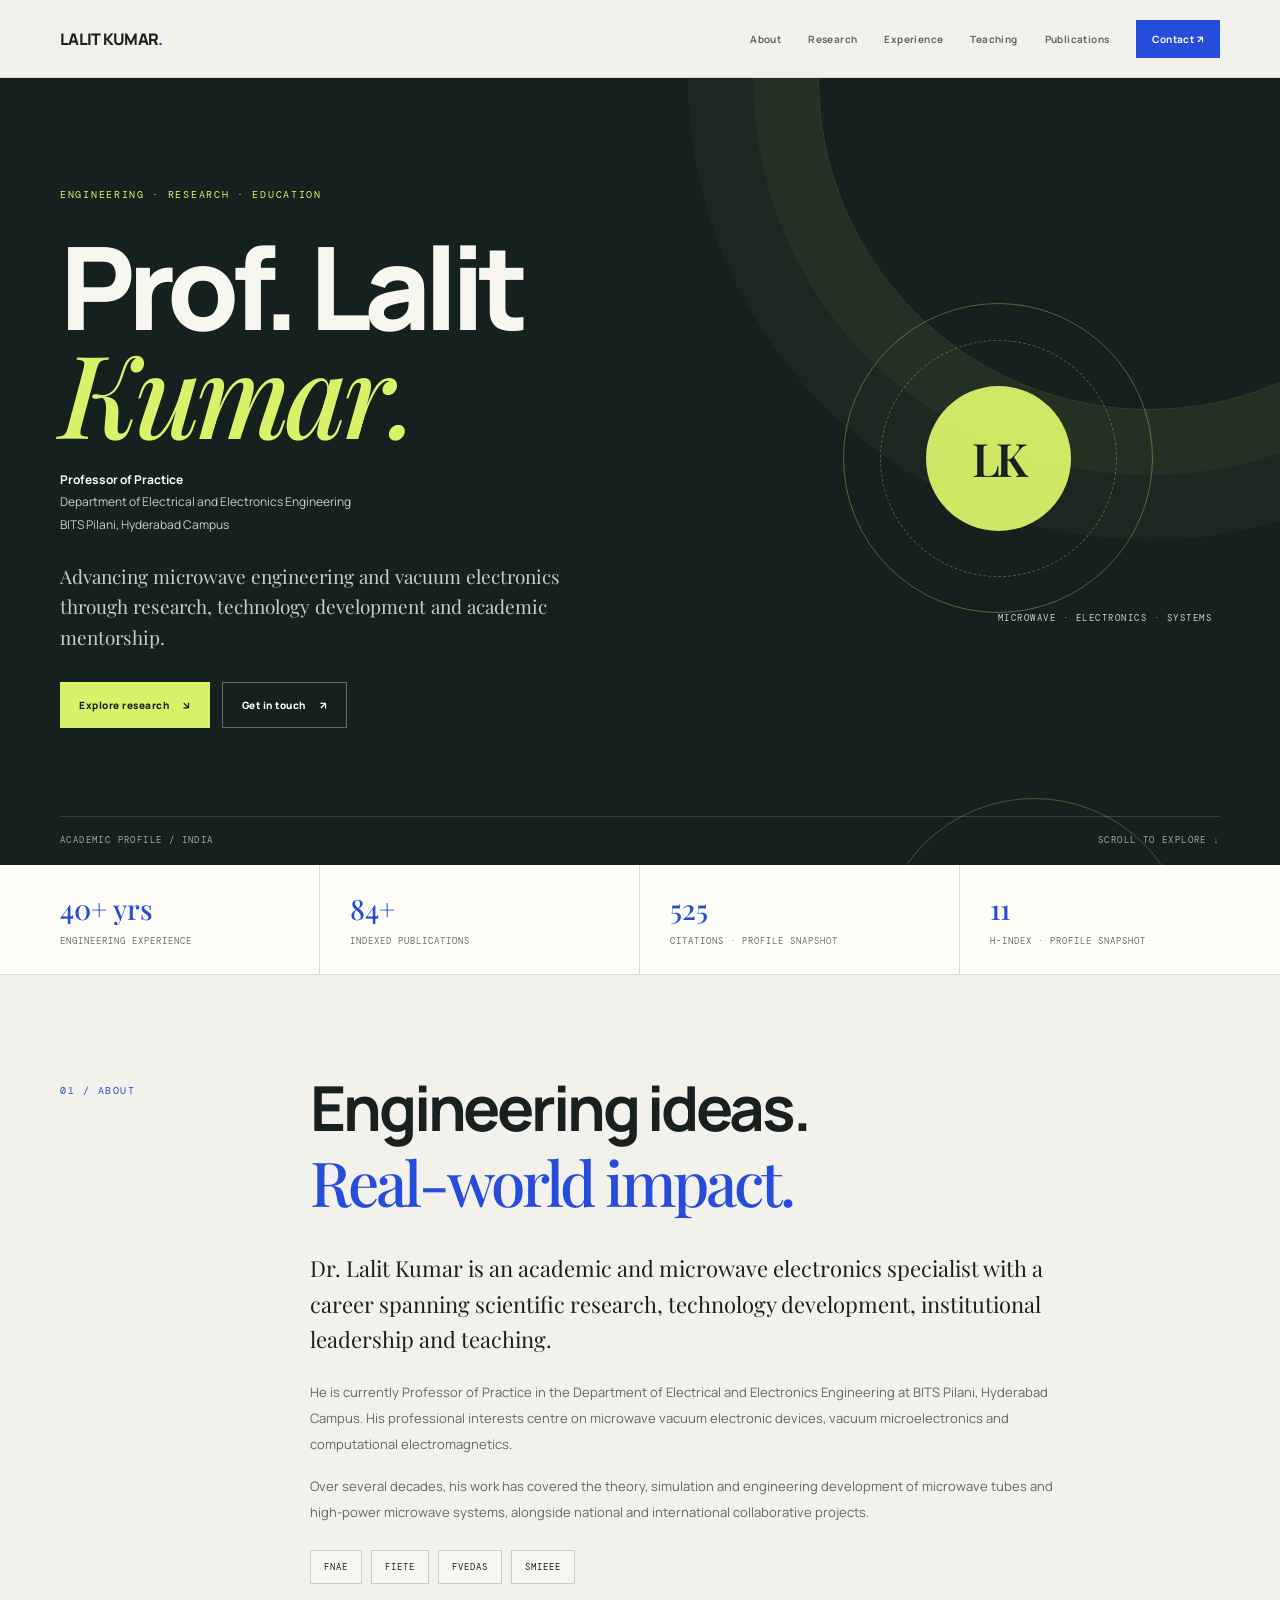
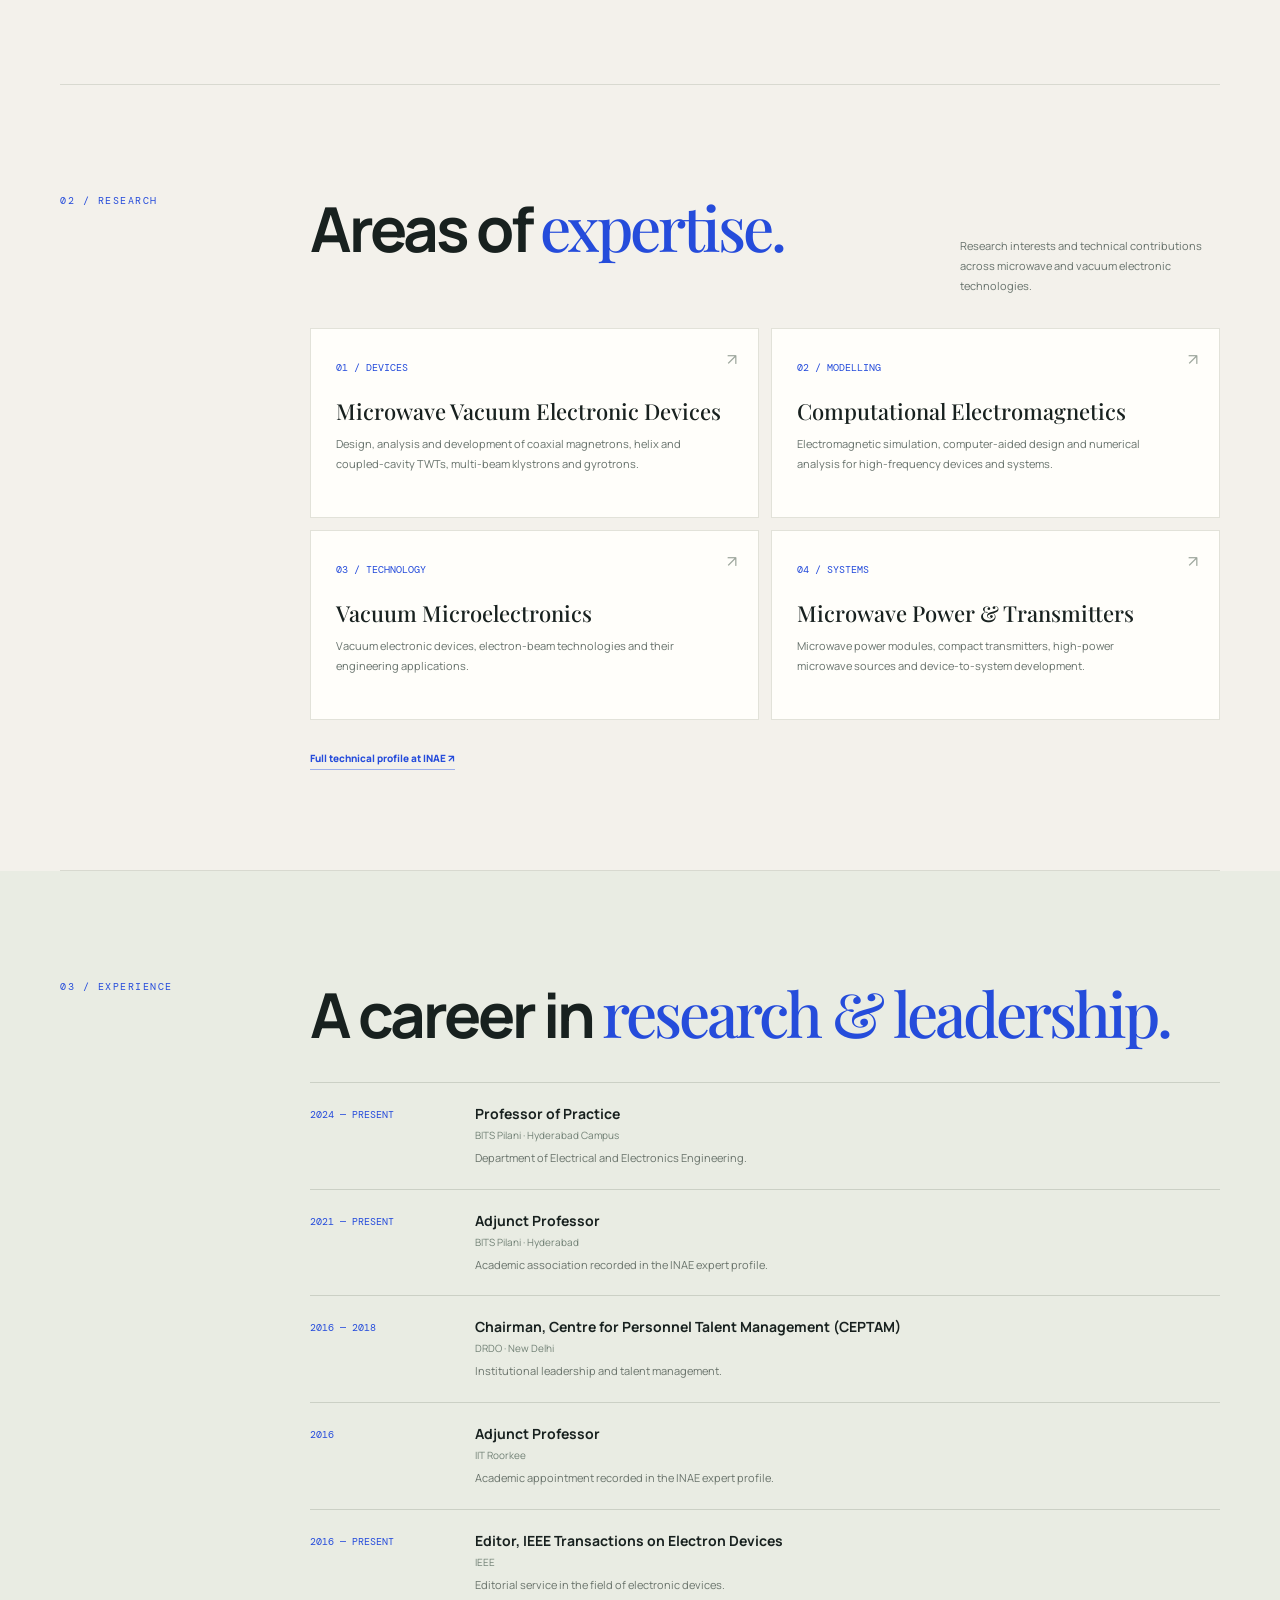
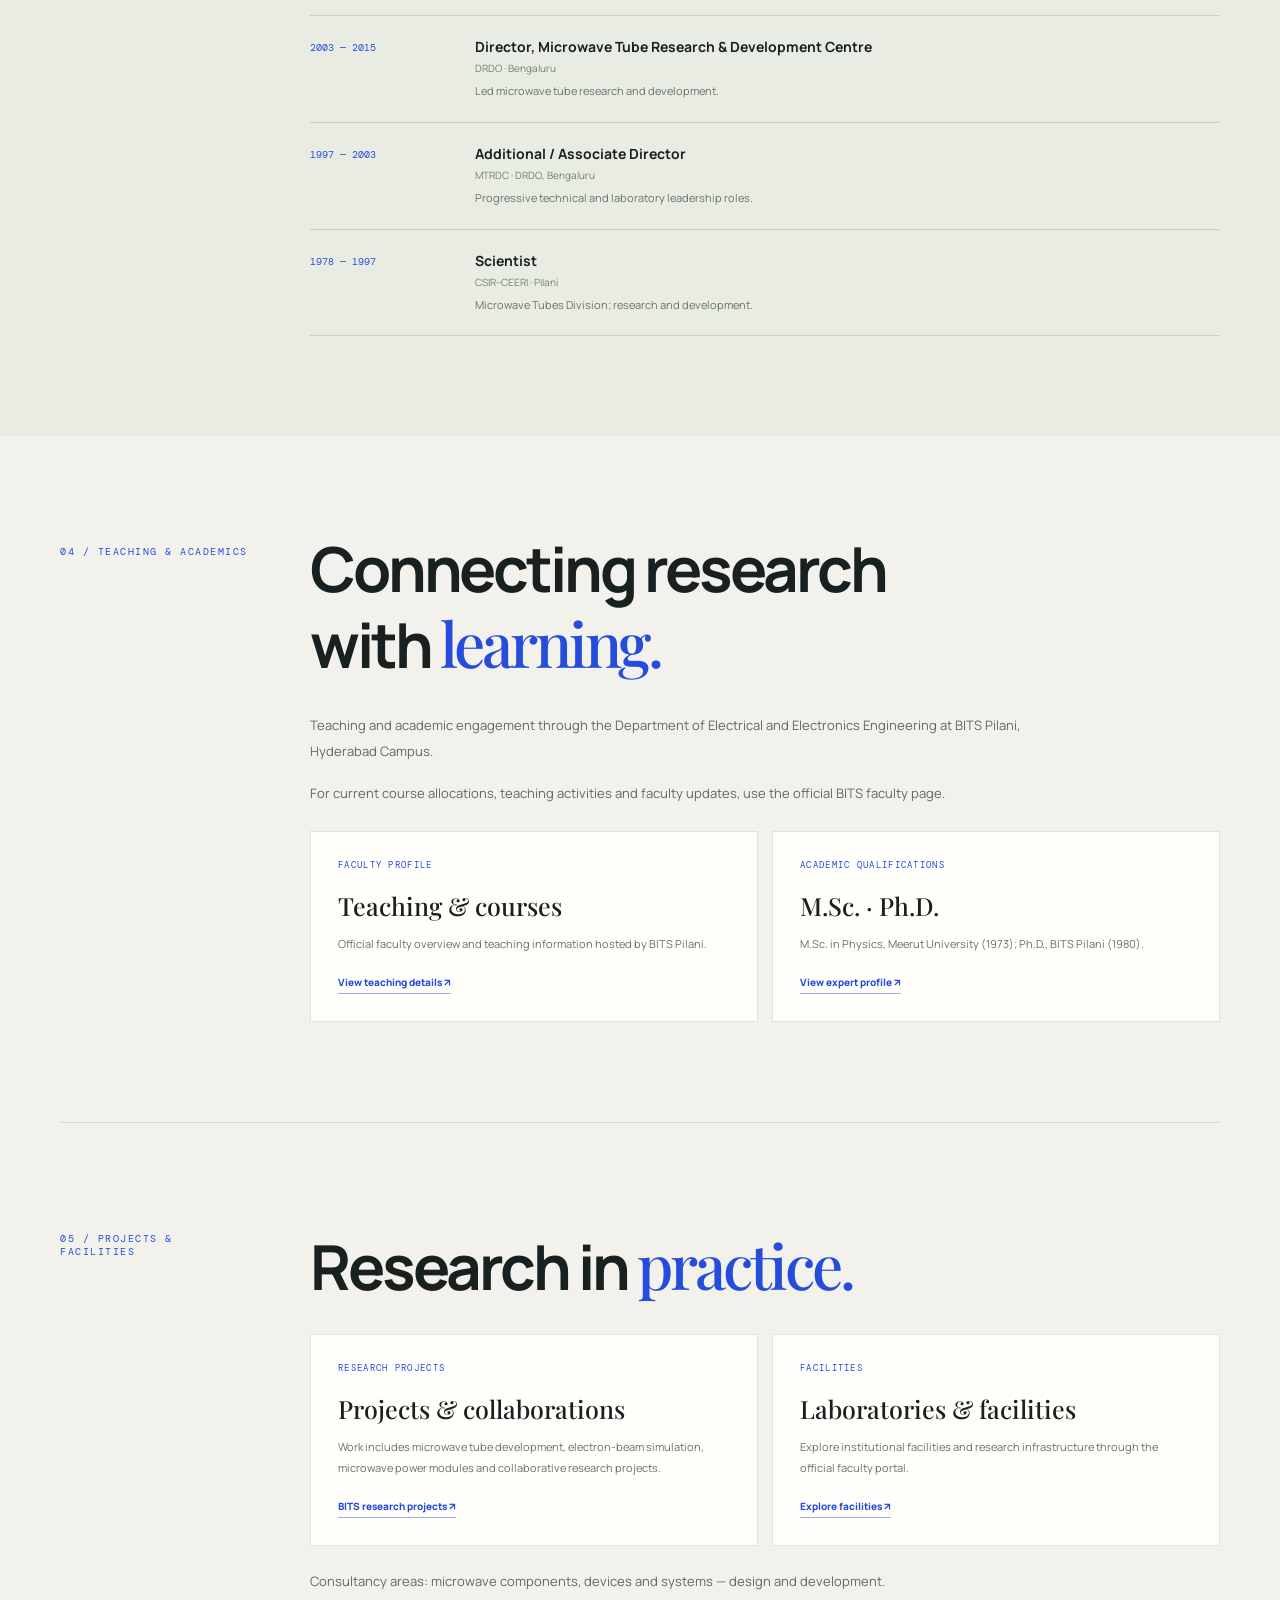
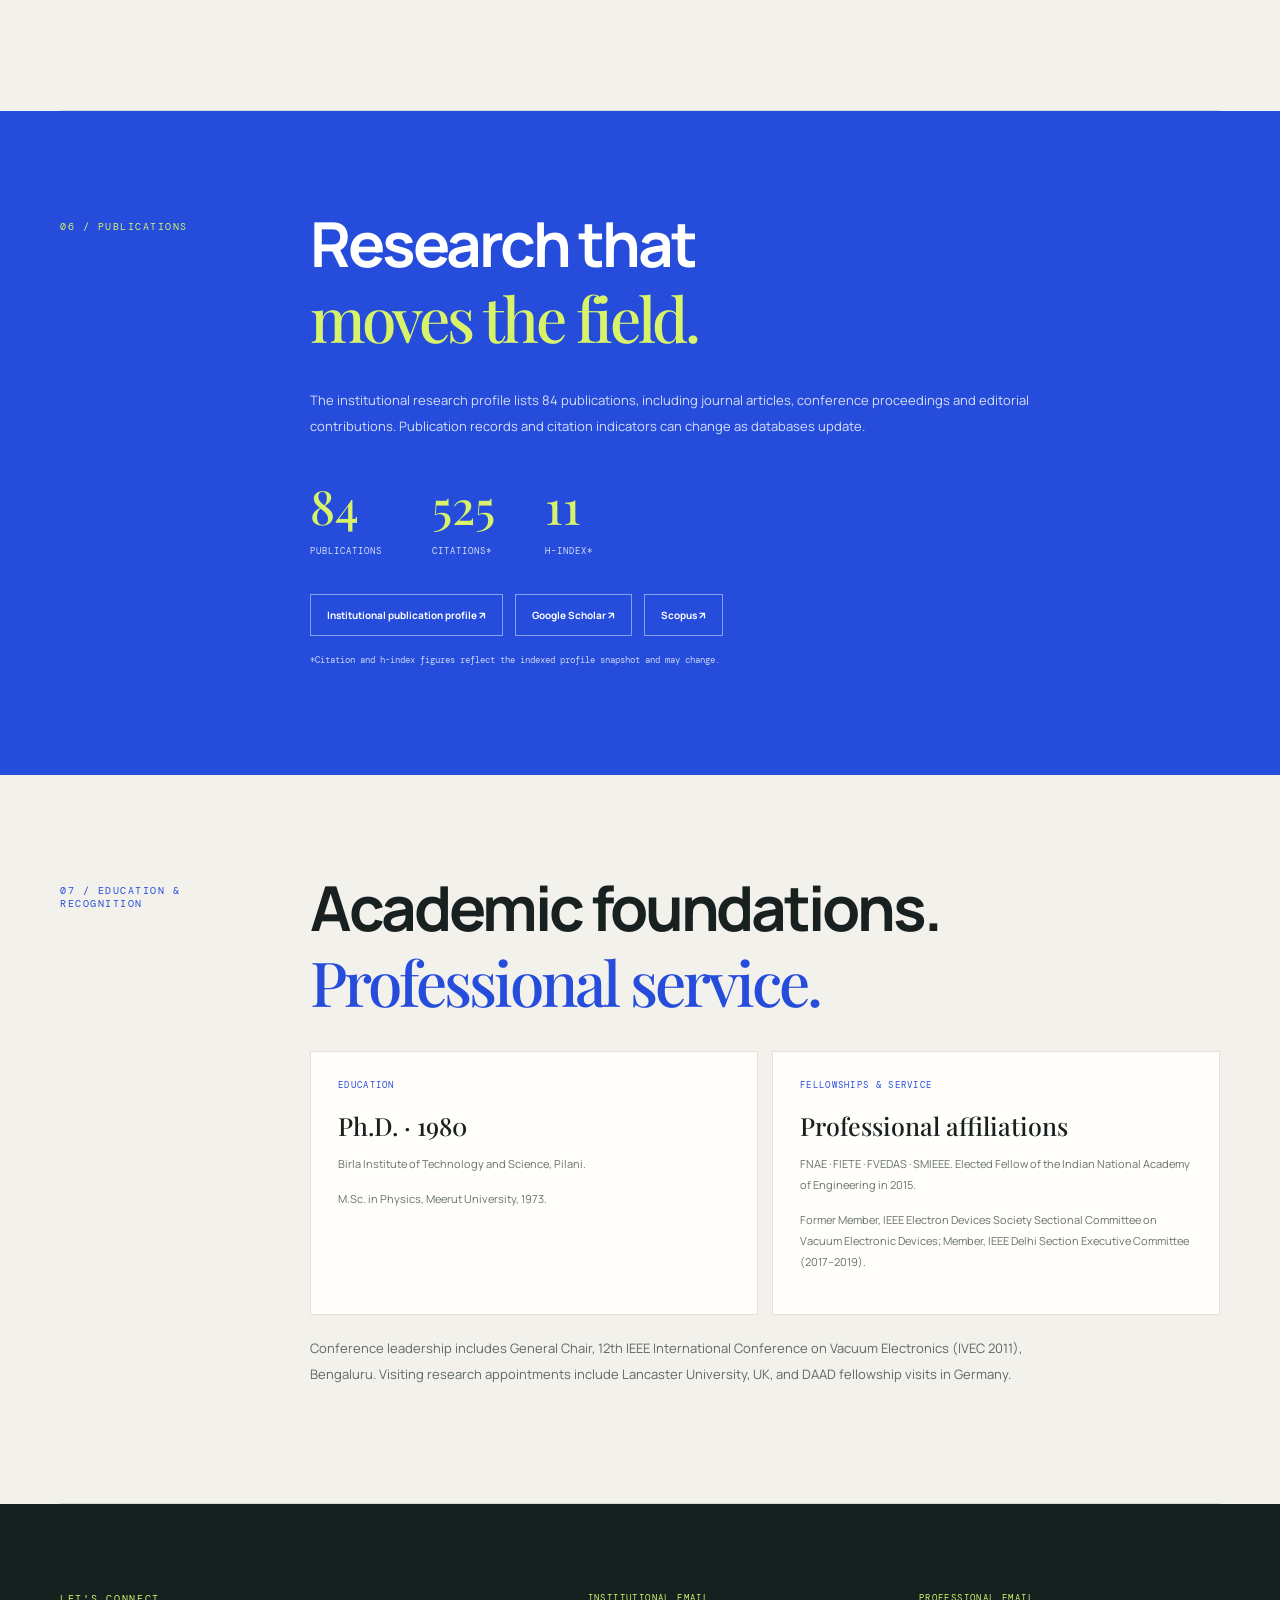
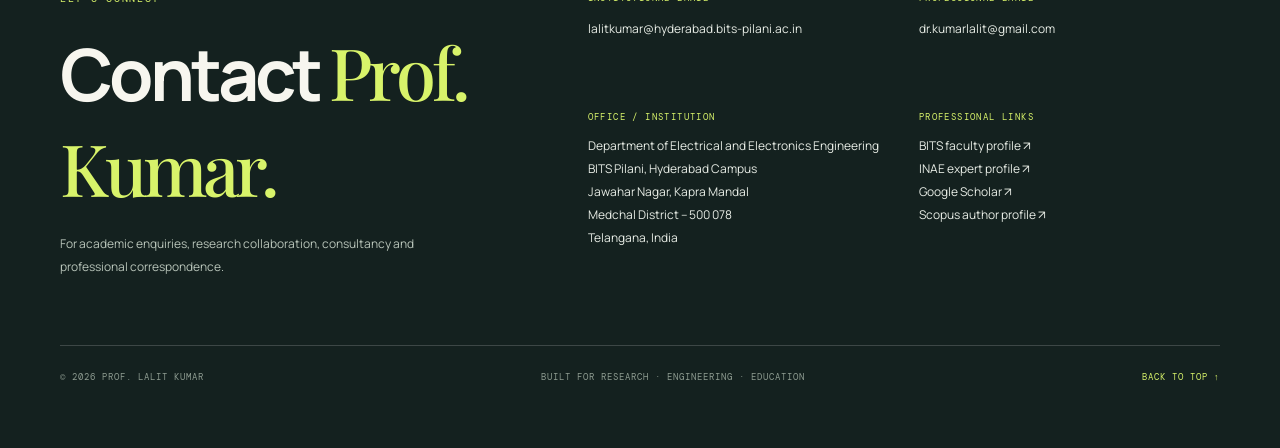
==== commit a9a5930b: "Restore full academic profile and redesign with modern editorial layout" ====
--- a/index.html
+++ b/index.html
@@ -1,140 +1,44 @@
 <!doctype html>
 <html lang="en">
 <head>
-<meta charset="utf-8">
-<meta name="viewport" content="width=device-width, initial-scale=1">
-<meta name="theme-color" content="#f7f7f4">
-<meta name="description" content="Academic profile of Professor Lalit Kumar, BITS Pilani, Hyderabad Campus.">
-<title>Professor Lalit Kumar</title>
-<link rel="preconnect" href="https://fonts.googleapis.com">
-<link rel="preconnect" href="https://fonts.gstatic.com" crossorigin>
-<link href="https://fonts.googleapis.com/css2?family=DM+Sans:wght@400;500;600&family=Playfair+Display:wght@400;500;600&display=swap" rel="stylesheet">
+<meta charset="utf-8"><meta name="viewport" content="width=device-width,initial-scale=1">
+<meta name="theme-color" content="#f3f1eb">
+<meta name="description" content="Professor Lalit Kumar — microwave engineering, vacuum electronics and computational electromagnetics.">
+<title>Prof. Lalit Kumar — Engineering, Research & Education</title>
+<link rel="preconnect" href="https://fonts.googleapis.com"><link rel="preconnect" href="https://fonts.gstatic.com" crossorigin>
+<link href="https://fonts.googleapis.com/css2?family=DM+Mono:wght@400;500&family=DM+Sans:wght@400;500;600;700&family=Manrope:wght@400;500;600;700;800&family=Playfair+Display:ital,wght@0,500;0,600;1,500&display=swap" rel="stylesheet">
 <style>
-:root{--paper:#f7f7f4;--ink:#20251f;--muted:#73786f;--line:#dedfd8;--accent:#737b60;--serif:"Playfair Display",Georgia,serif;--sans:"DM Sans",Arial,sans-serif}
-*{box-sizing:border-box}
-html{scroll-behavior:smooth;scroll-padding-top:90px}
-body{margin:0;background:var(--paper);color:var(--ink);font-family:var(--sans);-webkit-font-smoothing:antialiased}
-a{color:inherit;text-decoration:none}
-a:focus-visible,button:focus-visible{outline:2px solid var(--accent);outline-offset:4px}
-.wrap{width:min(1080px,calc(100% - 64px));margin:auto}
-header{height:76px;position:sticky;top:0;background:rgba(247,247,244,.94);backdrop-filter:blur(12px);border-bottom:1px solid var(--line);z-index:5}
-.navbar{height:100%;display:flex;align-items:center;justify-content:space-between}
-.wordmark{font:500 18px var(--serif);letter-spacing:.2px}
-.wordmark span{color:var(--accent)}
-nav{display:flex;gap:32px;align-items:center}
-nav a{font-size:11px;color:#62685f;transition:color .2s}
-nav a:hover,nav a.active{color:var(--ink)}
-.menu{display:none;border:0;background:none;font:11px var(--sans);letter-spacing:1px;color:var(--ink);padding:10px 0}
-.hero{padding:132px 0 118px;border-bottom:1px solid var(--line)}
-.eyebrow{font-size:10px;letter-spacing:2px;text-transform:uppercase;color:var(--accent)}
-h1{font:400 clamp(64px,10vw,112px)/1.02 var(--serif);letter-spacing:-3.5px;margin:25px 0 25px;max-width:850px}
-.hero-bottom{display:flex;justify-content:space-between;align-items:end;gap:40px}
-.role{font-size:13px;line-height:1.9;color:#535a50}
-.role strong{font-weight:500;color:var(--ink)}
-.intro{max-width:350px;font:17px/1.65 var(--serif);color:#646b60;margin:0}
-.section{padding:92px 0;border-bottom:1px solid var(--line);display:grid;grid-template-columns:190px 1fr;gap:65px}
-.section-label{font-size:10px;letter-spacing:1.7px;text-transform:uppercase;color:var(--accent);padding-top:8px}
-h2{font:400 clamp(36px,5vw,54px)/1.12 var(--serif);letter-spacing:-1px;margin:0 0 26px}
-.copy{max-width:690px;font-size:13px;line-height:2;color:#62685f}
-.copy p{margin:0 0 17px}
-.lead{font:20px/1.65 var(--serif);color:#30372e}
-.research-list{border-top:1px solid var(--line);margin-top:12px}
-.research-item{display:grid;grid-template-columns:38px 1fr;gap:16px;padding:21px 0;border-bottom:1px solid var(--line)}
-.research-item span{font:14px var(--serif);color:var(--accent);padding-top:2px}
-.research-item h3{font:19px var(--serif);font-weight:400;margin:0 0 6px}
-.research-item p{font-size:11px;line-height:1.8;color:var(--muted);margin:0}
-.profile-grid{display:grid;grid-template-columns:1fr 1fr;gap:50px}
-.profile-block{border-top:1px solid var(--line);padding-top:18px}
-.profile-block small{font-size:9px;letter-spacing:1.5px;text-transform:uppercase;color:var(--accent)}
-.profile-block p{font:18px/1.6 var(--serif);margin:13px 0 0}
-.profile-block a{font:11px var(--sans);color:var(--accent);border-bottom:1px solid #aeb3a4;padding-bottom:3px}
-.contact{padding:95px 0 105px;background:#eceee8}
-.contact-inner{display:grid;grid-template-columns:1fr 1fr;gap:70px;align-items:end}
-.contact h2{margin:17px 0 0}
-.contact p{font-size:12px;line-height:1.9;color:#646b60;max-width:360px}
-.contact-link{display:inline-block;margin-top:15px;font-size:13px;border-bottom:1px solid var(--accent);padding-bottom:8px}
-footer{padding:23px 0;color:#858a80;font-size:10px;display:flex;justify-content:space-between;gap:20px}
-footer a{color:var(--accent)}
-@media(max-width:700px){
-.wrap{width:min(100% - 40px,560px)}
-header{height:66px}
-.menu{display:block}
-nav{display:none;position:absolute;top:65px;left:0;right:0;padding:8px 20px 18px;background:var(--paper);border-bottom:1px solid var(--line);flex-direction:column;align-items:stretch;gap:0}
-nav.open{display:flex}
-nav a{padding:13px 0;border-bottom:1px solid var(--line)}
-.hero{padding:88px 0 75px}
-h1{font-size:clamp(59px,15vw,84px);letter-spacing:-2px;margin:23px 0}
-.hero-bottom{display:block}
-.intro{margin-top:25px;max-width:420px}
-.section{padding:65px 0;display:block}
-.section-label{margin-bottom:27px}
-.profile-grid,.contact-inner{grid-template-columns:1fr;gap:28px}
-.contact{padding:70px 0}
-footer{font-size:9px}
-}
-@media(prefers-reduced-motion:reduce){html{scroll-behavior:auto}}
+:root{--paper:#f3f1eb;--white:#fffefa;--ink:#18211f;--muted:#66716b;--line:#d8d9d0;--blue:#254cdb;--lime:#d8f36a;--deep:#14211f;--serif:'Playfair Display',Georgia,serif;--sans:'Manrope','DM Sans',Arial,sans-serif;--mono:'DM Mono',monospace}
+*{box-sizing:border-box}html{scroll-behavior:smooth;scroll-padding-top:86px}body{margin:0;background:var(--paper);color:var(--ink);font-family:var(--sans);-webkit-font-smoothing:antialiased}a{color:inherit;text-decoration:none}a:focus-visible,button:focus-visible{outline:2px solid var(--blue);outline-offset:4px}.wrap{width:min(1160px,calc(100% - 72px));margin:auto}
+header{height:78px;position:sticky;top:0;z-index:20;background:rgba(243,241,235,.93);backdrop-filter:blur(16px);border-bottom:1px solid var(--line)}.navrow{height:100%;display:flex;align-items:center;justify-content:space-between}.brand{font-weight:800;font-size:16px;letter-spacing:-.7px}.brand span{color:var(--blue)}nav{display:flex;align-items:center;gap:27px}nav a{font-size:10px;font-weight:700;letter-spacing:.4px;color:#5e6861}nav a:hover,nav a.active{color:var(--blue)}.nav-contact{background:var(--blue);color:white;padding:12px 16px}.menu{display:none;background:none;border:0;font:700 10px var(--sans);letter-spacing:1px}
+.hero{background:var(--deep);color:#f7f6ef;position:relative;overflow:hidden}.hero:before{content:"";position:absolute;width:660px;height:660px;border:1px solid #d8f36a24;border-radius:50%;right:-200px;top:-330px;box-shadow:0 0 0 65px #d8f36a0b,0 0 0 130px #d8f36a08}.hero:after{content:"";position:absolute;width:310px;height:310px;border:1px solid #d8f36a45;border-radius:50%;right:7%;bottom:-245px}.hero-grid{position:relative;z-index:1;display:grid;grid-template-columns:1.2fr .8fr;gap:50px;align-items:center;padding:110px 0 88px;min-height:590px}.eyebrow{font:10px var(--mono);letter-spacing:1.7px;text-transform:uppercase;color:var(--lime)}.hero h1{font:800 clamp(66px,9vw,116px)/.91 var(--sans);letter-spacing:-7px;margin:33px 0 25px}.hero h1 span{color:var(--lime);display:block;font-weight:500;font-family:var(--serif);font-style:italic;letter-spacing:-5px}.hero-role{font-size:12px;line-height:1.9;color:#c8d0c9}.hero-role strong{color:#fff;font-weight:700}.hero-intro{font:19px/1.6 var(--serif);color:#c6cec5;max-width:510px;margin:24px 0 30px}.hero-actions{display:flex;gap:12px;flex-wrap:wrap}.button{font-size:10px;font-weight:800;letter-spacing:.5px;padding:15px 19px;display:inline-flex;align-items:center;gap:14px}.button.lime{background:var(--lime);color:var(--deep)}.button.outline{border:1px solid #ffffff55;color:white}.hero-side{position:relative;min-height:355px;display:flex;align-items:center;justify-content:center}.orbit{width:310px;height:310px;border:1px solid #d8f36a55;border-radius:50%;display:flex;align-items:center;justify-content:center;position:relative}.orbit:before{content:"";position:absolute;width:235px;height:235px;border:1px dashed #d8f36a55;border-radius:50%}.orbit:after{content:"";position:absolute;width:145px;height:145px;background:var(--lime);border-radius:50%;opacity:.95}.orbit-word{position:relative;z-index:1;color:var(--deep);font:600 46px var(--serif);letter-spacing:-4px}.side-note{position:absolute;bottom:12px;right:8px;font:9px var(--mono);color:#c7d1c8;letter-spacing:1.5px}.hero-index{border-top:1px solid #ffffff27;display:flex;justify-content:space-between;padding:17px 0 19px;color:#9eaaa0;font:9px var(--mono);letter-spacing:1.4px}
+.metrics{display:grid;grid-template-columns:repeat(4,1fr);border-bottom:1px solid var(--line);background:var(--white)}.metric{padding:25px 30px;border-right:1px solid var(--line)}.metric:first-child{padding-left:max(36px,calc((100vw - 1160px)/2))}.metric:last-child{border:0}.metric b{font:500 28px var(--serif);display:block;color:var(--blue)}.metric span{font:9px var(--mono);letter-spacing:1px;color:var(--muted);text-transform:uppercase}
+.section{padding:100px 0;border-bottom:1px solid var(--line);display:grid;grid-template-columns:190px 1fr;gap:60px}.section-tag{font:10px var(--mono);letter-spacing:1.5px;color:var(--blue);text-transform:uppercase;padding-top:9px}.section h2{font:700 clamp(38px,5vw,62px)/1.05 var(--sans);letter-spacing:-3px;margin:0 0 28px}.section h2 em{font:500 1em var(--serif);color:var(--blue)}.lead{font:22px/1.6 var(--serif);max-width:750px;margin:0 0 22px}.bodycopy{font-size:13px;line-height:2;color:#5e6962;max-width:760px}.bodycopy p{margin:0 0 16px}.credential-row{display:flex;flex-wrap:wrap;gap:9px;margin-top:25px}.credential{padding:10px 13px;border:1px solid #c8ccc1;font:9px var(--mono);letter-spacing:1px;background:#ffffff5c}
+.section-head{display:flex;justify-content:space-between;align-items:end;gap:30px;margin-bottom:32px}.section-head p{max-width:260px;color:var(--muted);font-size:11px;line-height:1.8;margin:0}.research-grid{display:grid;grid-template-columns:1fr 1fr;gap:12px}.research-card{background:var(--white);padding:25px 25px 27px;min-height:190px;border:1px solid #e2e2d9;position:relative;transition:transform .25s,border-color .25s}.research-card:hover{transform:translateY(-4px);border-color:var(--blue)}.research-card small{font:10px var(--mono);color:var(--blue)}.research-card h3{font:500 22px/1.25 var(--serif);margin:22px 0 9px}.research-card p{font-size:11px;line-height:1.8;color:var(--muted);margin:0;max-width:360px}.research-card .corner{position:absolute;right:21px;top:19px;color:#9da69c;font-size:16px}
+.experience{background:#e9ece3}.experience .section{border:0}.timeline{border-top:1px solid #cbd0c5}.event{display:grid;grid-template-columns:145px 1fr;gap:20px;padding:21px 0;border-bottom:1px solid #cbd0c5}.date{font:10px var(--mono);color:var(--blue);padding-top:4px}.event h3{font-size:14px;margin:0 0 5px}.event .org{font-size:10px;color:#718075;margin:0 0 7px}.event p:last-child{font-size:11px;line-height:1.7;color:#69736b;margin:0}
+.split{display:grid;grid-template-columns:1fr 1fr;gap:14px}.info-card{background:var(--white);padding:27px;border:1px solid #e2e2d9}.info-card .mini{font:9px var(--mono);color:var(--blue);letter-spacing:1.3px}.info-card h3{font:500 25px var(--serif);margin:18px 0 12px}.info-card p{font-size:11px;line-height:1.9;color:var(--muted);margin:0 0 14px}.textlink{display:inline-block;color:var(--blue);font-size:10px;font-weight:800;border-bottom:1px solid #9caeea;padding-bottom:4px}
+.publication{background:var(--blue);color:white}.publication .section{border:0}.publication .section-tag{color:var(--lime)}.publication h2 em{color:var(--lime)}.publication .bodycopy{color:#d7dff8}.pubstats{display:flex;gap:50px;flex-wrap:wrap;margin:35px 0}.pubstats b{display:block;font:500 47px var(--serif);color:var(--lime)}.pubstats span{font:9px var(--mono);letter-spacing:1px;color:#d7dff8}.pub-links{display:flex;gap:12px;flex-wrap:wrap}.pub-links a{padding:13px 16px;border:1px solid #ffffff75;font-size:10px;font-weight:700}.pub-links a:hover{background:var(--lime);color:var(--deep);border-color:var(--lime)}
+.contact{background:var(--deep);color:#f7f6ef;padding:88px 0 65px}.contact-top{display:grid;grid-template-columns:.85fr 1.15fr;gap:60px;padding-bottom:55px;border-bottom:1px solid #ffffff2c}.contact h2{font:700 clamp(42px,6vw,72px)/1 var(--sans);letter-spacing:-4px;margin:18px 0}.contact h2 em{font:500 1em var(--serif);color:var(--lime)}.contact-intro{color:#b8c4b9;font-size:12px;line-height:1.9;max-width:360px}.contact-details{display:grid;grid-template-columns:1fr 1fr;gap:30px}.contact-item small{font:9px var(--mono);letter-spacing:1.4px;color:var(--lime);display:block;margin-bottom:12px}.contact-item p,.contact-item a{font-size:12px;line-height:1.9;color:#e7ece5;margin:0;overflow-wrap:anywhere}.contact-item a:hover{color:var(--lime)}.contact-bottom{display:flex;justify-content:space-between;gap:20px;flex-wrap:wrap;padding-top:25px;color:#8e9c91;font:9px var(--mono);letter-spacing:1px}.contact-bottom a{color:var(--lime)}
+@media(max-width:850px){.wrap{width:calc(100% - 48px)}nav{gap:15px}.hero-grid{gap:20px}.section{grid-template-columns:140px 1fr;gap:35px}.metric{padding:22px 16px}.metric:first-child{padding-left:24px}}
+@media(max-width:650px){.wrap{width:calc(100% - 40px)}header{height:68px}.menu{display:block}nav{display:none;position:absolute;top:67px;left:0;right:0;background:var(--paper);padding:10px 20px 20px;flex-direction:column;align-items:stretch;gap:0;border-bottom:1px solid var(--line)}nav.open{display:flex}nav a{padding:13px 0;border-bottom:1px solid var(--line)}nav .nav-contact{margin-top:12px;text-align:center;padding:13px}.hero-grid{display:block;padding:76px 0 60px;min-height:0}.hero h1{font-size:clamp(61px,16vw,86px);letter-spacing:-4px;margin:27px 0 20px}.hero h1 span{letter-spacing:-3px}.hero-intro{font-size:17px}.hero-side{min-height:220px;margin-top:40px}.orbit{width:205px;height:205px}.orbit:before{width:155px;height:155px}.orbit:after{width:100px;height:100px}.orbit-word{font-size:33px}.side-note{right:0;bottom:0}.metrics{grid-template-columns:1fr 1fr}.metric{padding:19px 20px;border-bottom:1px solid var(--line)}.metric:first-child{padding-left:20px}.metric:nth-child(2){border-right:0}.metric b{font-size:25px}.section{display:block;padding:68px 0}.section-tag{margin-bottom:26px}.section h2{font-size:43px;letter-spacing:-2px}.lead{font-size:19px}.section-head{display:block}.section-head p{margin-top:15px}.research-grid,.split{grid-template-columns:1fr}.research-card{min-height:155px}.event{grid-template-columns:100px 1fr;gap:12px}.date{font-size:9px;line-height:1.6}.contact{padding:68px 0 35px}.contact-top{display:block;padding-bottom:35px}.contact h2{font-size:54px}.contact-details{margin-top:32px;grid-template-columns:1fr;gap:24px}.pubstats{gap:30px}.pubstats b{font-size:40px}.contact-bottom{font-size:8px}}
+@media(prefers-reduced-motion:reduce){html{scroll-behavior:auto}.research-card{transition:none}}
 </style>
 </head>
 <body>
-<header><div class="wrap navbar">
-<a class="wordmark" href="#home">Lalit Kumar<span>.</span></a>
-<button class="menu" aria-expanded="false" aria-controls="site-nav">MENU</button>
-<nav id="site-nav" aria-label="Main navigation">
-<a href="#about">About</a><a href="#research">Research</a><a href="#profile">Academic profile</a><a href="#contact">Contact</a>
-</nav>
-</div></header>
+<header><div class="wrap navrow"><a class="brand" href="#home">LALIT KUMAR<span>.</span></a><button class="menu" aria-expanded="false" aria-controls="nav">MENU</button><nav id="nav" aria-label="Main navigation"><a href="#about">About</a><a href="#research">Research</a><a href="#experience">Experience</a><a href="#teaching">Teaching</a><a href="#publications">Publications</a><a class="nav-contact" href="#contact">Contact ↗</a></nav></div></header>
 <main>
-<section class="hero" id="home"><div class="wrap">
-<div class="eyebrow">Academic profile</div>
-<h1>Professor<br>Lalit Kumar</h1>
-<div class="hero-bottom">
-<div class="role"><strong>Department of Electrical and Electronics Engineering</strong><br>BITS Pilani, Hyderabad Campus</div>
-<p class="intro">Research, engineering and education in microwave electronics and advanced electronic devices.</p>
-</div>
-</div></section>
-<section class="section wrap" id="about">
-<div class="section-label">01 — About</div>
-<div class="copy">
-<h2>A life in<br>engineering.</h2>
-<p class="lead">Professor Lalit Kumar is an engineering academic whose professional work is associated with microwave electronics, vacuum electronic devices and electromagnetic engineering.</p>
-<p>He is affiliated with the Department of Electrical and Electronics Engineering at BITS Pilani, Hyderabad Campus. This profile presents an overview of his academic interests and professional work.</p>
-</div>
-</section>
-<section class="section wrap" id="research">
-<div class="section-label">02 — Research</div>
-<div>
-<h2>Areas of interest</h2>
-<div class="research-list">
-<article class="research-item"><span>01</span><div><h3>Microwave vacuum electronic devices</h3><p>Microwave tubes, device design and high-frequency electronic systems.</p></div></article>
-<article class="research-item"><span>02</span><div><h3>Vacuum microelectronics</h3><p>Electronic devices and technologies based on vacuum electronics.</p></div></article>
-<article class="research-item"><span>03</span><div><h3>Computational electromagnetics</h3><p>Electromagnetic modelling, numerical analysis and simulation.</p></div></article>
-</div>
-</div>
-</section>
-<section class="section wrap" id="profile">
-<div class="section-label">03 — Academic profile</div>
-<div>
-<h2>Professional information</h2>
-<div class="profile-grid">
-<div class="profile-block"><small>Institution</small><p>BITS Pilani<br>Hyderabad Campus</p></div>
-<div class="profile-block"><small>Department</small><p>Electrical and<br>Electronics Engineering</p></div>
-<div class="profile-block"><small>Professional profile</small><p><a href="https://www.inae.in/expert-profile-view/?cid=1873" target="_blank" rel="noopener">Indian National Academy of Engineering ↗</a></p></div>
-<div class="profile-block"><small>Institution website</small><p><a href="https://www.bits-pilani.ac.in/hyderabad/" target="_blank" rel="noopener">BITS Pilani, Hyderabad ↗</a></p></div>
-</div>
-</div>
-</section>
-<section class="contact" id="contact"><div class="wrap contact-inner">
-<div><div class="eyebrow">04 — Contact</div><h2>Get in touch.</h2></div>
-<div><p>For academic enquiries and professional correspondence, please refer to the institution's official faculty directory.</p><a class="contact-link" href="https://www.bits-pilani.ac.in/hyderabad/" target="_blank" rel="noopener">Visit BITS Pilani, Hyderabad ↗</a></div>
-</div></section>
+<section class="hero" id="home"><div class="wrap hero-grid"><div><div class="eyebrow">ENGINEERING · RESEARCH · EDUCATION</div><h1>Prof. Lalit <span>Kumar.</span></h1><div class="hero-role"><strong>Professor of Practice</strong><br>Department of Electrical and Electronics Engineering<br>BITS Pilani, Hyderabad Campus</div><p class="hero-intro">Advancing microwave engineering and vacuum electronics through research, technology development and academic mentorship.</p><div class="hero-actions"><a class="button lime" href="#research">Explore research <span>↘</span></a><a class="button outline" href="#contact">Get in touch <span>↗</span></a></div></div><div class="hero-side"><div class="orbit"><span class="orbit-word">LK</span></div><div class="side-note">MICROWAVE · ELECTRONICS · SYSTEMS</div></div></div><div class="wrap hero-index"><span>ACADEMIC PROFILE / INDIA</span><span>SCROLL TO EXPLORE ↓</span></div></section>
+<div class="metrics"><div class="metric"><b>40+ yrs</b><span>Engineering experience</span></div><div class="metric"><b>84+</b><span>Indexed publications</span></div><div class="metric"><b>525</b><span>Citations · profile snapshot</span></div><div class="metric"><b>11</b><span>H-index · profile snapshot</span></div></div>
+<section class="section wrap" id="about"><div class="section-tag">01 / ABOUT</div><div><h2>Engineering ideas.<br><em>Real-world impact.</em></h2><p class="lead">Dr. Lalit Kumar is an academic and microwave electronics specialist with a career spanning scientific research, technology development, institutional leadership and teaching.</p><div class="bodycopy"><p>He is currently Professor of Practice in the Department of Electrical and Electronics Engineering at BITS Pilani, Hyderabad Campus. His professional interests centre on microwave vacuum electronic devices, vacuum microelectronics and computational electromagnetics.</p><p>Over several decades, his work has covered the theory, simulation and engineering development of microwave tubes and high-power microwave systems, alongside national and international collaborative projects.</p></div><div class="credential-row"><span class="credential">FNAE</span><span class="credential">FIETE</span><span class="credential">FVEDAS</span><span class="credential">SMIEEE</span></div></div></section>
+<section class="section wrap" id="research"><div class="section-tag">02 / RESEARCH</div><div><div class="section-head"><h2>Areas of <em>expertise.</em></h2><p>Research interests and technical contributions across microwave and vacuum electronic technologies.</p></div><div class="research-grid"><article class="research-card"><small>01 / DEVICES</small><span class="corner">↗</span><h3>Microwave Vacuum Electronic Devices</h3><p>Design, analysis and development of coaxial magnetrons, helix and coupled-cavity TWTs, multi-beam klystrons and gyrotrons.</p></article><article class="research-card"><small>02 / MODELLING</small><span class="corner">↗</span><h3>Computational Electromagnetics</h3><p>Electromagnetic simulation, computer-aided design and numerical analysis for high-frequency devices and systems.</p></article><article class="research-card"><small>03 / TECHNOLOGY</small><span class="corner">↗</span><h3>Vacuum Microelectronics</h3><p>Vacuum electronic devices, electron-beam technologies and their engineering applications.</p></article><article class="research-card"><small>04 / SYSTEMS</small><span class="corner">↗</span><h3>Microwave Power & Transmitters</h3><p>Microwave power modules, compact transmitters, high-power microwave sources and device-to-system development.</p></article></div><div style="margin-top:25px"><a class="textlink" href="https://www.inae.in/expert-profile-view/?cid=1873" target="_blank" rel="noopener">Full technical profile at INAE ↗</a></div></div></section>
+<section class="experience" id="experience"><div class="section wrap"><div class="section-tag">03 / EXPERIENCE</div><div><h2>A career in <em>research & leadership.</em></h2><div class="timeline"><article class="event"><span class="date">2024 — PRESENT</span><div><h3>Professor of Practice</h3><p class="org">BITS Pilani · Hyderabad Campus</p><p>Department of Electrical and Electronics Engineering.</p></div></article><article class="event"><span class="date">2021 — PRESENT</span><div><h3>Adjunct Professor</h3><p class="org">BITS Pilani · Hyderabad</p><p>Academic association recorded in the INAE expert profile.</p></div></article><article class="event"><span class="date">2016 — 2018</span><div><h3>Chairman, Centre for Personnel Talent Management (CEPTAM)</h3><p class="org">DRDO · New Delhi</p><p>Institutional leadership and talent management.</p></div></article><article class="event"><span class="date">2016</span><div><h3>Adjunct Professor</h3><p class="org">IIT Roorkee</p><p>Academic appointment recorded in the INAE expert profile.</p></div></article><article class="event"><span class="date">2016 — PRESENT</span><div><h3>Editor, IEEE Transactions on Electron Devices</h3><p class="org">IEEE</p><p>Editorial service in the field of electronic devices.</p></div></article><article class="event"><span class="date">2003 — 2015</span><div><h3>Director, Microwave Tube Research & Development Centre</h3><p class="org">DRDO · Bengaluru</p><p>Led microwave tube research and development.</p></div></article><article class="event"><span class="date">1997 — 2003</span><div><h3>Additional / Associate Director</h3><p class="org">MTRDC · DRDO, Bengaluru</p><p>Progressive technical and laboratory leadership roles.</p></div></article><article class="event"><span class="date">1978 — 1997</span><div><h3>Scientist</h3><p class="org">CSIR–CEERI · Pilani</p><p>Microwave Tubes Division; research and development.</p></div></article></div></div></div></section>
+<section class="section wrap" id="teaching"><div class="section-tag">04 / TEACHING & ACADEMICS</div><div><h2>Connecting research<br>with <em>learning.</em></h2><div class="bodycopy"><p>Teaching and academic engagement through the Department of Electrical and Electronics Engineering at BITS Pilani, Hyderabad Campus.</p><p>For current course allocations, teaching activities and faculty updates, use the official BITS faculty page.</p></div><div class="split" style="margin-top:25px"><article class="info-card"><div class="mini">FACULTY PROFILE</div><h3>Teaching & courses</h3><p>Official faculty overview and teaching information hosted by BITS Pilani.</p><a class="textlink" href="https://www.bits-pilani.ac.in/hyderabad/teaching/?faculty=prof-lalit-kumar" target="_blank" rel="noopener">View teaching details ↗</a></article><article class="info-card"><div class="mini">ACADEMIC QUALIFICATIONS</div><h3>M.Sc. · Ph.D.</h3><p>M.Sc. in Physics, Meerut University (1973); Ph.D., BITS Pilani (1980).</p><a class="textlink" href="https://www.inae.in/expert-profile-view/?cid=1873" target="_blank" rel="noopener">View expert profile ↗</a></article></div></div></section>
+<section class="section wrap" id="projects"><div class="section-tag">05 / PROJECTS & FACILITIES</div><div><h2>Research in <em>practice.</em></h2><div class="split"><article class="info-card"><div class="mini">RESEARCH PROJECTS</div><h3>Projects & collaborations</h3><p>Work includes microwave tube development, electron-beam simulation, microwave power modules and collaborative research projects.</p><a class="textlink" href="https://www.bits-pilani.ac.in/hyderabad/research-projects/?faculty=prof-lalit-kumar" target="_blank" rel="noopener">BITS research projects ↗</a></article><article class="info-card"><div class="mini">FACILITIES</div><h3>Laboratories & facilities</h3><p>Explore institutional facilities and research infrastructure through the official faculty portal.</p><a class="textlink" href="https://www.bits-pilani.ac.in/hyderabad/facilities/?faculty=prof-lalit-kumar" target="_blank" rel="noopener">Explore facilities ↗</a></article></div><div class="bodycopy" style="margin-top:22px"><p>Consultancy areas: microwave components, devices and systems — design and development.</p></div></div></section>
+<section class="publication" id="publications"><div class="section wrap"><div class="section-tag">06 / PUBLICATIONS</div><div><h2>Research that<br><em>moves the field.</em></h2><p class="bodycopy">The institutional research profile lists 84 publications, including journal articles, conference proceedings and editorial contributions. Publication records and citation indicators can change as databases update.</p><div class="pubstats"><div><b>84</b><span>PUBLICATIONS</span></div><div><b>525</b><span>CITATIONS*</span></div><div><b>11</b><span>H-INDEX*</span></div></div><div class="pub-links"><a href="https://bits-pilani.irins.org/profile/612435" target="_blank" rel="noopener">Institutional publication profile ↗</a><a href="https://scholar.google.co.in/citations?user=hy_2NsUAAAAJ" target="_blank" rel="noopener">Google Scholar ↗</a><a href="https://www.scopus.com/authid/detail.uri?authorId=57550067500" target="_blank" rel="noopener">Scopus ↗</a></div><p style="font:9px var(--mono);color:#cbd5f4;margin-top:18px">*Citation and h-index figures reflect the indexed profile snapshot and may change.</p></div></div></section>
+<section class="section wrap" id="education"><div class="section-tag">07 / EDUCATION & RECOGNITION</div><div><h2>Academic foundations.<br><em>Professional service.</em></h2><div class="split"><article class="info-card"><div class="mini">EDUCATION</div><h3>Ph.D. · 1980</h3><p>Birla Institute of Technology and Science, Pilani.</p><p>M.Sc. in Physics, Meerut University, 1973.</p></article><article class="info-card"><div class="mini">FELLOWSHIPS & SERVICE</div><h3>Professional affiliations</h3><p>FNAE · FIETE · FVEDAS · SMIEEE. Elected Fellow of the Indian National Academy of Engineering in 2015.</p><p>Former Member, IEEE Electron Devices Society Sectional Committee on Vacuum Electronic Devices; Member, IEEE Delhi Section Executive Committee (2017–2019).</p></article></div><div class="bodycopy" style="margin-top:20px"><p>Conference leadership includes General Chair, 12th IEEE International Conference on Vacuum Electronics (IVEC 2011), Bengaluru. Visiting research appointments include Lancaster University, UK, and DAAD fellowship visits in Germany.</p></div></div></section>
+<section class="contact" id="contact"><div class="wrap"><div class="contact-top"><div><div class="eyebrow">LET'S CONNECT</div><h2>Contact <em>Prof. Kumar.</em></h2><p class="contact-intro">For academic enquiries, research collaboration, consultancy and professional correspondence.</p></div><div class="contact-details"><div class="contact-item"><small>INSTITUTIONAL EMAIL</small><a href="mailto:lalitkumar@hyderabad.bits-pilani.ac.in">lalitkumar@hyderabad.bits-pilani.ac.in</a></div><div class="contact-item"><small>PROFESSIONAL EMAIL</small><a href="mailto:dr.kumarlalit@gmail.com">dr.kumarlalit@gmail.com</a></div><div class="contact-item"><small>OFFICE / INSTITUTION</small><p>Department of Electrical and Electronics Engineering<br>BITS Pilani, Hyderabad Campus<br>Jawahar Nagar, Kapra Mandal<br>Medchal District – 500 078<br>Telangana, India</p></div><div class="contact-item"><small>PROFESSIONAL LINKS</small><p><a href="https://www.bits-pilani.ac.in/hyderabad/lalit-kumar/" target="_blank" rel="noopener">BITS faculty profile ↗</a><br><a href="https://www.inae.in/expert-profile-view/?cid=1873" target="_blank" rel="noopener">INAE expert profile ↗</a><br><a href="https://scholar.google.co.in/citations?user=hy_2NsUAAAAJ" target="_blank" rel="noopener">Google Scholar ↗</a><br><a href="https://www.scopus.com/authid/detail.uri?authorId=57550067500" target="_blank" rel="noopener">Scopus author profile ↗</a></p></div></div></div><div class="contact-bottom"><span>© <span id="year">2026</span> PROF. LALIT KUMAR</span><span>BUILT FOR RESEARCH · ENGINEERING · EDUCATION</span><a href="#home">BACK TO TOP ↑</a></div></div></section>
 </main>
-<footer class="wrap"><span>© <span id="year">2026</span> Lalit Kumar</span><a href="#home">Back to top ↑</a></footer>
 <script>
-const button=document.querySelector('.menu'),nav=document.querySelector('#site-nav');
-button.addEventListener('click',()=>{const open=nav.classList.toggle('open');button.setAttribute('aria-expanded',String(open));button.textContent=open?'CLOSE':'MENU'});
-nav.querySelectorAll('a').forEach(link=>link.addEventListener('click',()=>{nav.classList.remove('open');button.setAttribute('aria-expanded','false');button.textContent='MENU'}));
-const sections=[...document.querySelectorAll('main section[id]')],links=[...nav.querySelectorAll('a')];
-if('IntersectionObserver'in window){const observer=new IntersectionObserver(entries=>entries.forEach(entry=>{if(entry.isIntersecting)links.forEach(link=>link.classList.toggle('active',link.hash==='#'+entry.target.id))}),{rootMargin:'-25% 0px -65% 0px'});sections.forEach(section=>observer.observe(section))}
+const menu=document.querySelector('.menu'),nav=document.querySelector('#nav');menu.addEventListener('click',()=>{const open=nav.classList.toggle('open');menu.setAttribute('aria-expanded',String(open));menu.textContent=open?'CLOSE':'MENU'});nav.querySelectorAll('a').forEach(a=>a.addEventListener('click',()=>{nav.classList.remove('open');menu.setAttribute('aria-expanded','false');menu.textContent='MENU'}));const sections=[...document.querySelectorAll('main section[id]')],links=[...nav.querySelectorAll('a[href^="#"]')];if('IntersectionObserver'in window){const observer=new IntersectionObserver(entries=>entries.forEach(e=>{if(e.isIntersecting)links.forEach(a=>a.classList.toggle('active',a.hash==='#'+e.target.id))}),{rootMargin:'-25% 0px -65% 0px'});sections.forEach(s=>observer.observe(s))}
 </script>
-</body>
-</html>+</body></html>
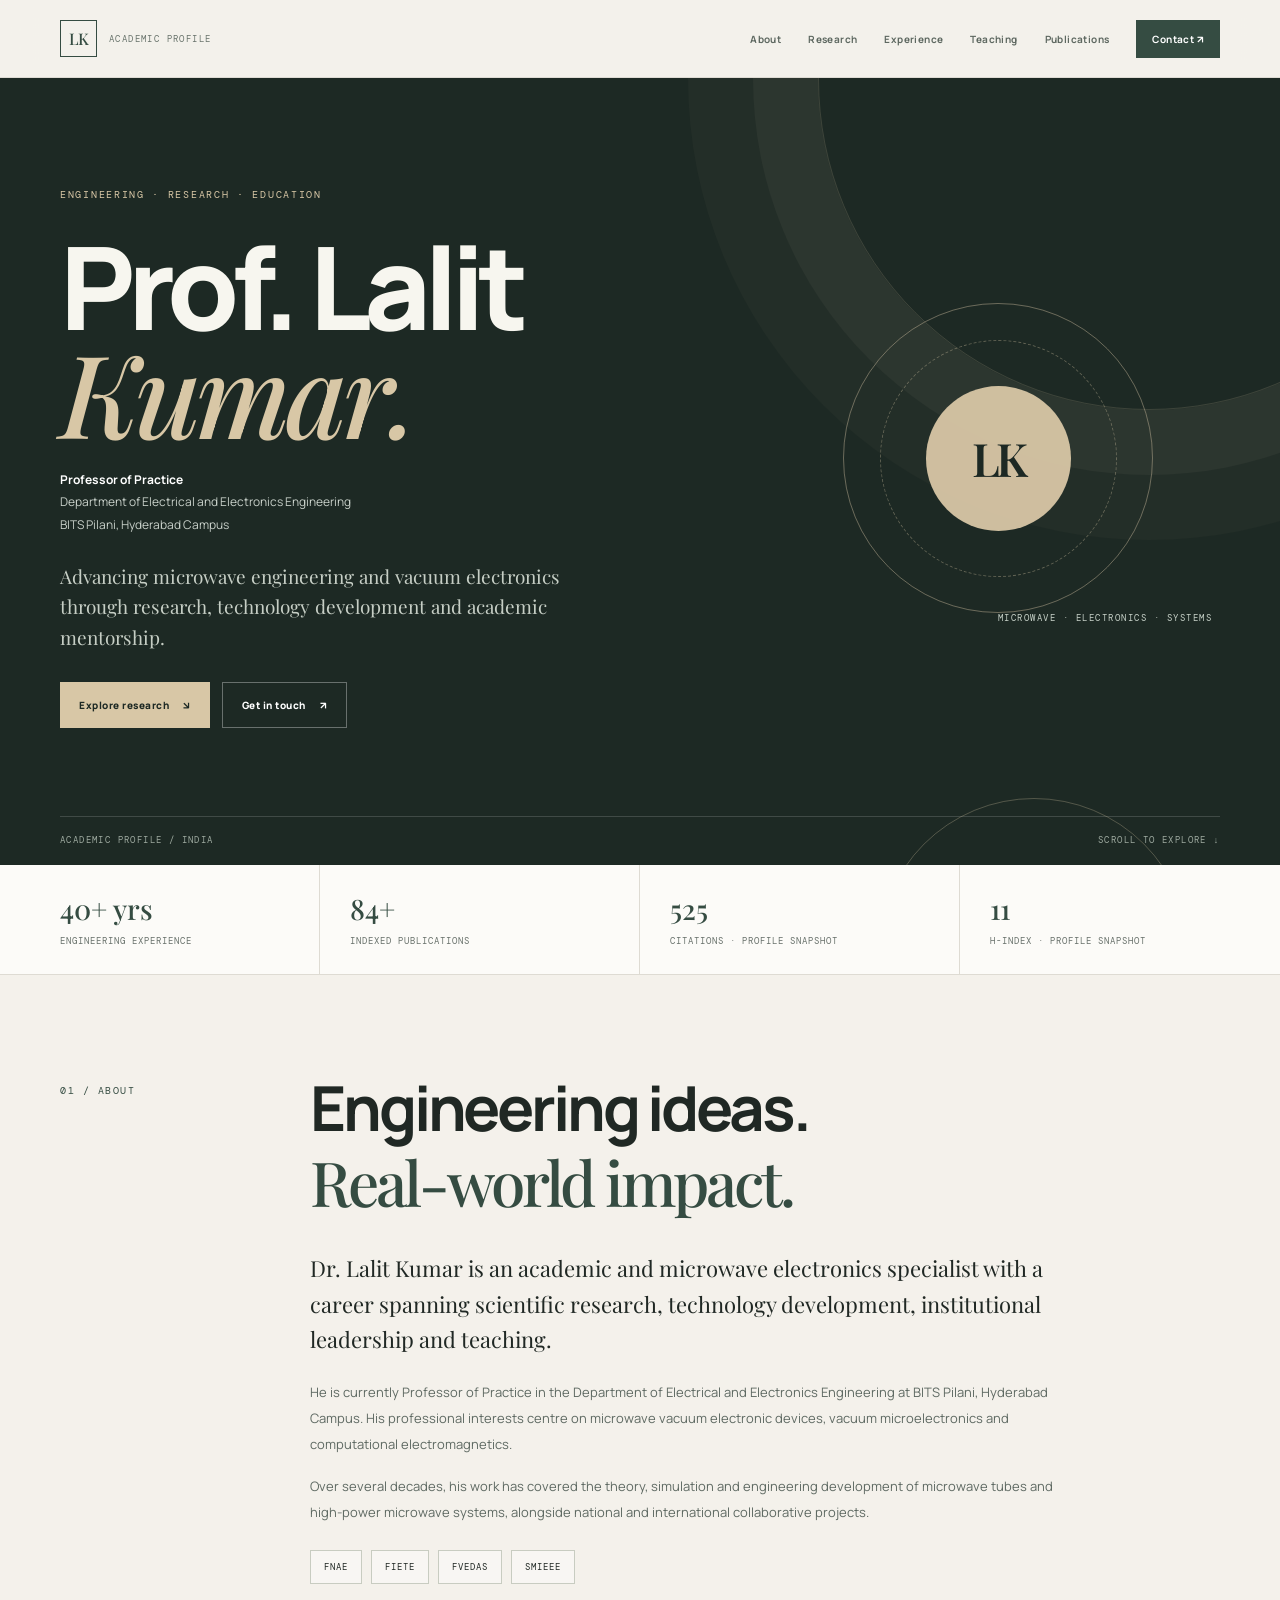
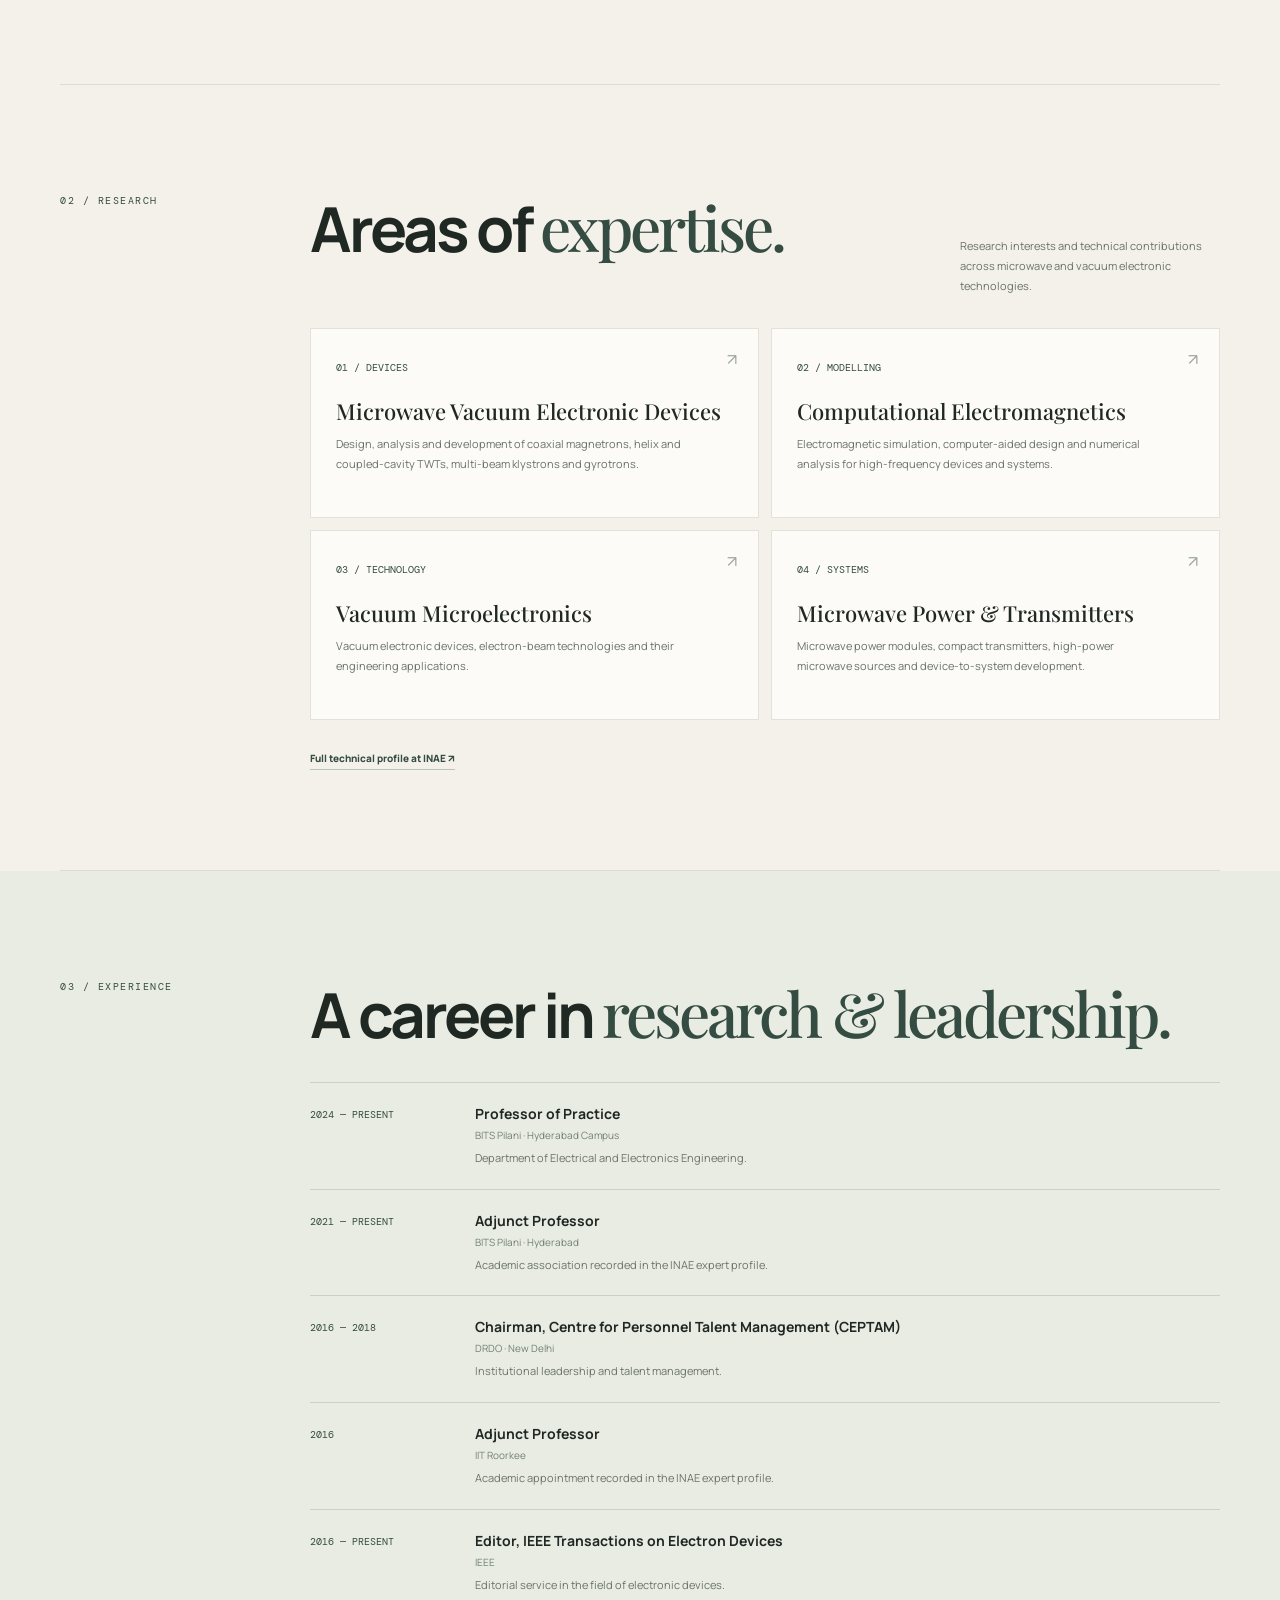
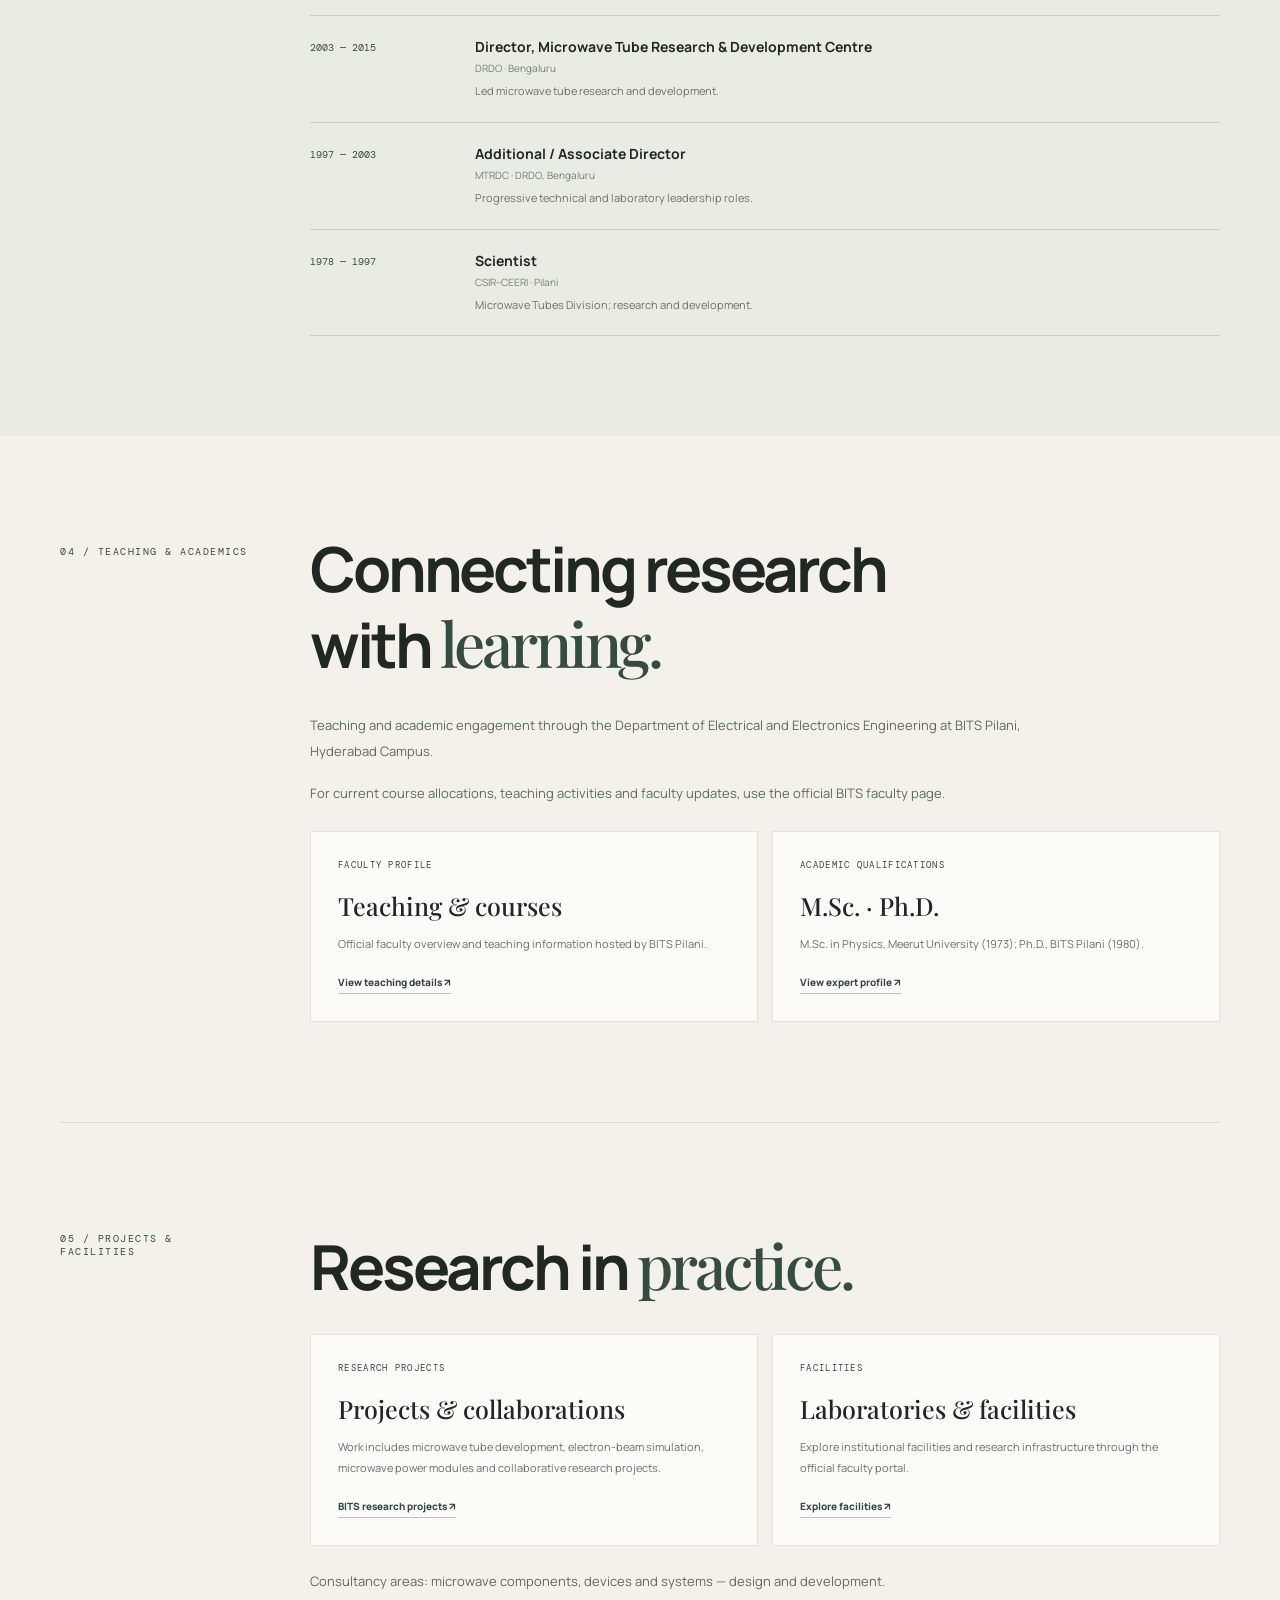
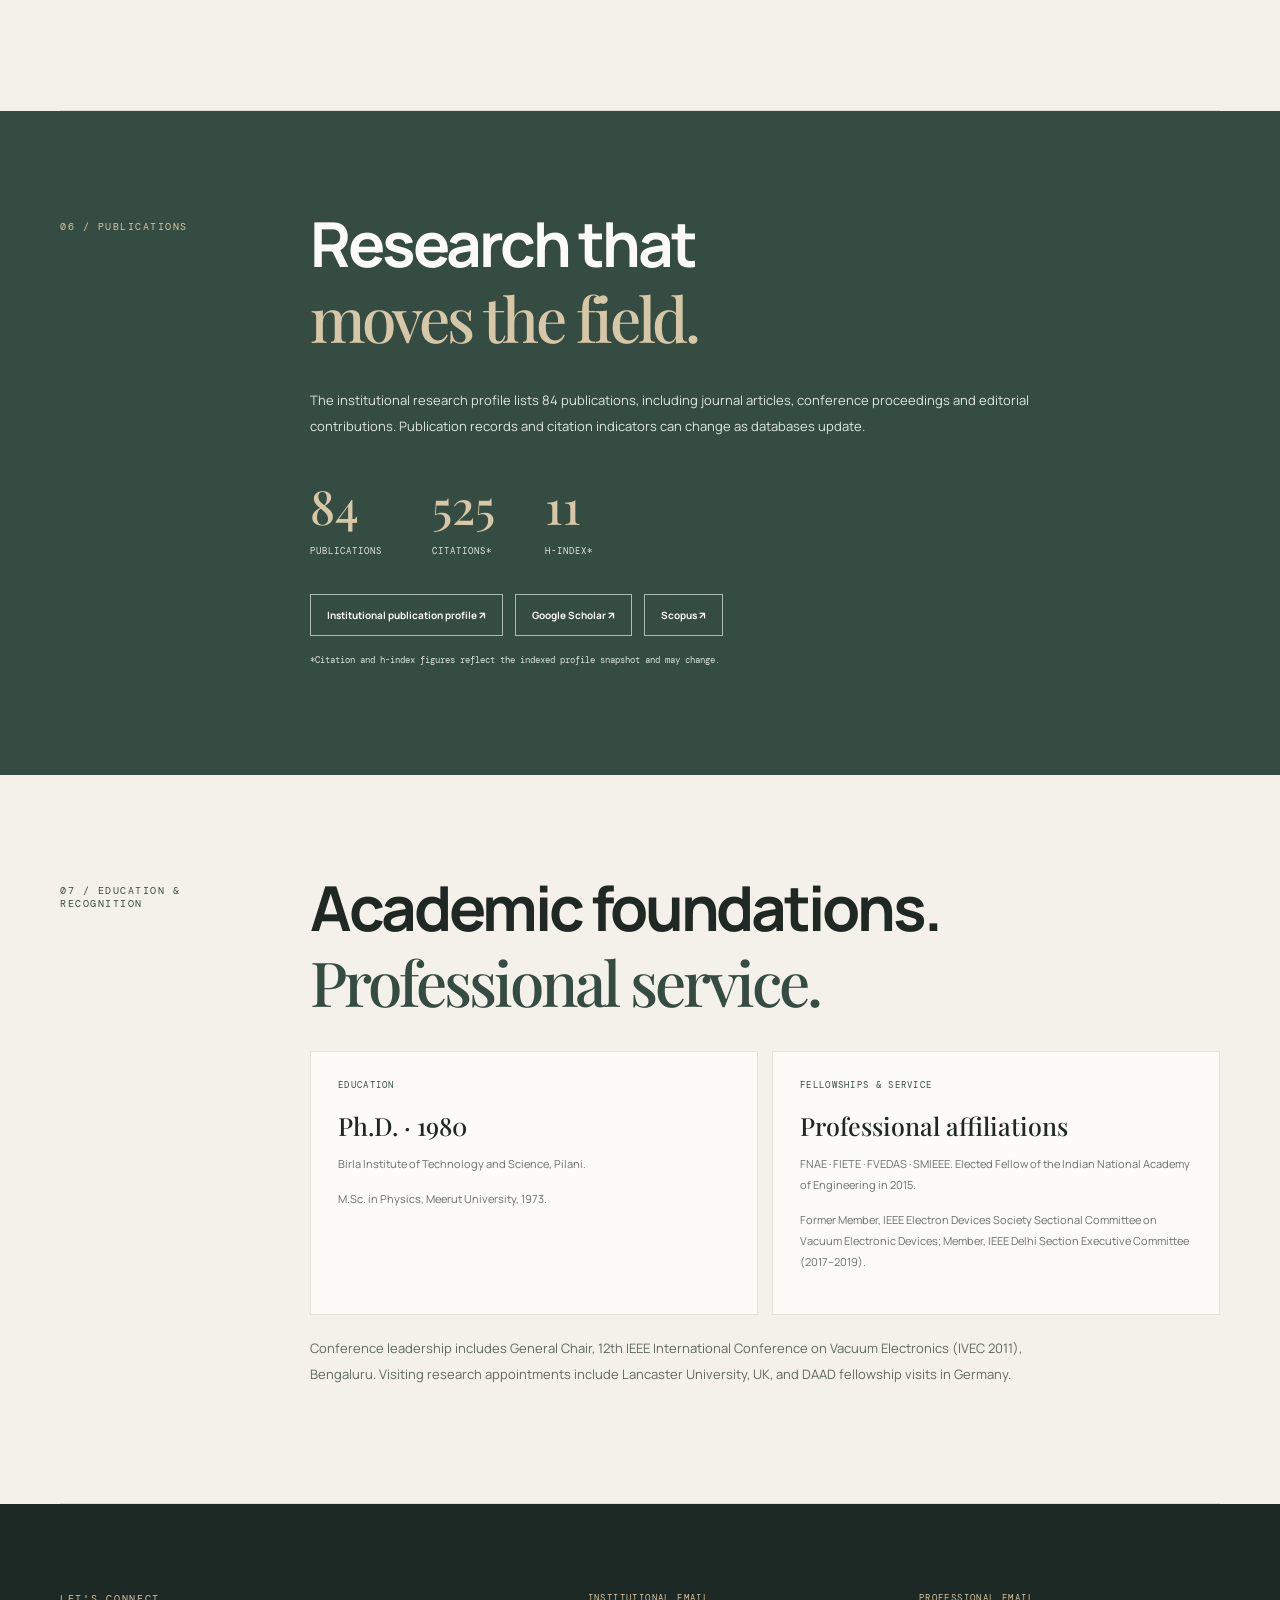
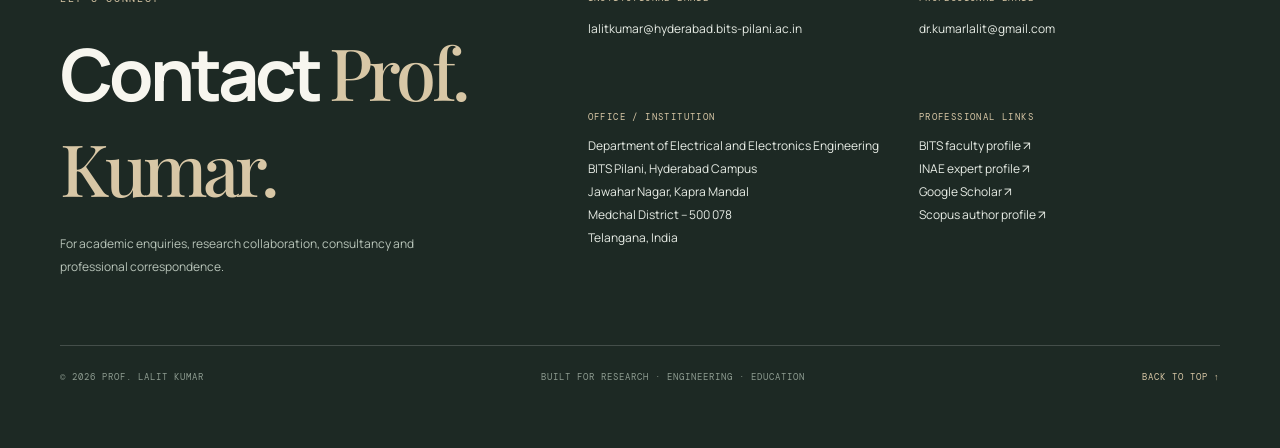
==== commit 76d0c154: "Refine academic portfolio with premium forest and champagne palette" ====
--- a/index.html
+++ b/index.html
@@ -8,24 +8,45 @@
 <link rel="preconnect" href="https://fonts.googleapis.com"><link rel="preconnect" href="https://fonts.gstatic.com" crossorigin>
 <link href="https://fonts.googleapis.com/css2?family=DM+Mono:wght@400;500&family=DM+Sans:wght@400;500;600;700&family=Manrope:wght@400;500;600;700;800&family=Playfair+Display:ital,wght@0,500;0,600;1,500&display=swap" rel="stylesheet">
 <style>
-:root{--paper:#f3f1eb;--white:#fffefa;--ink:#18211f;--muted:#66716b;--line:#d8d9d0;--blue:#254cdb;--lime:#d8f36a;--deep:#14211f;--serif:'Playfair Display',Georgia,serif;--sans:'Manrope','DM Sans',Arial,sans-serif;--mono:'DM Mono',monospace}
+:root{--paper:#f4f1eb;--white:#fcfbf8;--ink:#202824;--muted:#68716b;--line:#dedbd3;--blue:#354c42;--lime:#d8c7a6;--deep:#1d2924;--serif:'Playfair Display',Georgia,serif;--sans:'Manrope','DM Sans',Arial,sans-serif;--mono:'DM Mono',monospace}
 *{box-sizing:border-box}html{scroll-behavior:smooth;scroll-padding-top:86px}body{margin:0;background:var(--paper);color:var(--ink);font-family:var(--sans);-webkit-font-smoothing:antialiased}a{color:inherit;text-decoration:none}a:focus-visible,button:focus-visible{outline:2px solid var(--blue);outline-offset:4px}.wrap{width:min(1160px,calc(100% - 72px));margin:auto}
-header{height:78px;position:sticky;top:0;z-index:20;background:rgba(243,241,235,.93);backdrop-filter:blur(16px);border-bottom:1px solid var(--line)}.navrow{height:100%;display:flex;align-items:center;justify-content:space-between}.brand{font-weight:800;font-size:16px;letter-spacing:-.7px}.brand span{color:var(--blue)}nav{display:flex;align-items:center;gap:27px}nav a{font-size:10px;font-weight:700;letter-spacing:.4px;color:#5e6861}nav a:hover,nav a.active{color:var(--blue)}.nav-contact{background:var(--blue);color:white;padding:12px 16px}.menu{display:none;background:none;border:0;font:700 10px var(--sans);letter-spacing:1px}
+header{height:78px;position:sticky;top:0;z-index:20;background:rgba(243,241,235,.93);backdrop-filter:blur(16px);border-bottom:1px solid var(--line)}.navrow{height:100%;display:flex;align-items:center;justify-content:space-between}.brand{display:flex;align-items:center;gap:12px;font-weight:700;font-size:10px;letter-spacing:1.3px}.brand-mark{width:37px;height:37px;display:grid;place-items:center;border:1px solid var(--blue);color:var(--blue);font:500 16px var(--serif);letter-spacing:-1px}.brand-label{color:#69736c;font:9px var(--mono);letter-spacing:1.4px}nav{display:flex;align-items:center;gap:27px}nav a{font-size:10px;font-weight:700;letter-spacing:.4px;color:#5e6861}nav a:hover,nav a.active{color:var(--blue)}.nav-contact{background:var(--blue);color:white;padding:12px 16px}.menu{display:none;background:none;border:0;font:700 10px var(--sans);letter-spacing:1px}
 .hero{background:var(--deep);color:#f7f6ef;position:relative;overflow:hidden}.hero:before{content:"";position:absolute;width:660px;height:660px;border:1px solid #d8f36a24;border-radius:50%;right:-200px;top:-330px;box-shadow:0 0 0 65px #d8f36a0b,0 0 0 130px #d8f36a08}.hero:after{content:"";position:absolute;width:310px;height:310px;border:1px solid #d8f36a45;border-radius:50%;right:7%;bottom:-245px}.hero-grid{position:relative;z-index:1;display:grid;grid-template-columns:1.2fr .8fr;gap:50px;align-items:center;padding:110px 0 88px;min-height:590px}.eyebrow{font:10px var(--mono);letter-spacing:1.7px;text-transform:uppercase;color:var(--lime)}.hero h1{font:800 clamp(66px,9vw,116px)/.91 var(--sans);letter-spacing:-7px;margin:33px 0 25px}.hero h1 span{color:var(--lime);display:block;font-weight:500;font-family:var(--serif);font-style:italic;letter-spacing:-5px}.hero-role{font-size:12px;line-height:1.9;color:#c8d0c9}.hero-role strong{color:#fff;font-weight:700}.hero-intro{font:19px/1.6 var(--serif);color:#c6cec5;max-width:510px;margin:24px 0 30px}.hero-actions{display:flex;gap:12px;flex-wrap:wrap}.button{font-size:10px;font-weight:800;letter-spacing:.5px;padding:15px 19px;display:inline-flex;align-items:center;gap:14px}.button.lime{background:var(--lime);color:var(--deep)}.button.outline{border:1px solid #ffffff55;color:white}.hero-side{position:relative;min-height:355px;display:flex;align-items:center;justify-content:center}.orbit{width:310px;height:310px;border:1px solid #d8f36a55;border-radius:50%;display:flex;align-items:center;justify-content:center;position:relative}.orbit:before{content:"";position:absolute;width:235px;height:235px;border:1px dashed #d8f36a55;border-radius:50%}.orbit:after{content:"";position:absolute;width:145px;height:145px;background:var(--lime);border-radius:50%;opacity:.95}.orbit-word{position:relative;z-index:1;color:var(--deep);font:600 46px var(--serif);letter-spacing:-4px}.side-note{position:absolute;bottom:12px;right:8px;font:9px var(--mono);color:#c7d1c8;letter-spacing:1.5px}.hero-index{border-top:1px solid #ffffff27;display:flex;justify-content:space-between;padding:17px 0 19px;color:#9eaaa0;font:9px var(--mono);letter-spacing:1.4px}
 .metrics{display:grid;grid-template-columns:repeat(4,1fr);border-bottom:1px solid var(--line);background:var(--white)}.metric{padding:25px 30px;border-right:1px solid var(--line)}.metric:first-child{padding-left:max(36px,calc((100vw - 1160px)/2))}.metric:last-child{border:0}.metric b{font:500 28px var(--serif);display:block;color:var(--blue)}.metric span{font:9px var(--mono);letter-spacing:1px;color:var(--muted);text-transform:uppercase}
 .section{padding:100px 0;border-bottom:1px solid var(--line);display:grid;grid-template-columns:190px 1fr;gap:60px}.section-tag{font:10px var(--mono);letter-spacing:1.5px;color:var(--blue);text-transform:uppercase;padding-top:9px}.section h2{font:700 clamp(38px,5vw,62px)/1.05 var(--sans);letter-spacing:-3px;margin:0 0 28px}.section h2 em{font:500 1em var(--serif);color:var(--blue)}.lead{font:22px/1.6 var(--serif);max-width:750px;margin:0 0 22px}.bodycopy{font-size:13px;line-height:2;color:#5e6962;max-width:760px}.bodycopy p{margin:0 0 16px}.credential-row{display:flex;flex-wrap:wrap;gap:9px;margin-top:25px}.credential{padding:10px 13px;border:1px solid #c8ccc1;font:9px var(--mono);letter-spacing:1px;background:#ffffff5c}
 .section-head{display:flex;justify-content:space-between;align-items:end;gap:30px;margin-bottom:32px}.section-head p{max-width:260px;color:var(--muted);font-size:11px;line-height:1.8;margin:0}.research-grid{display:grid;grid-template-columns:1fr 1fr;gap:12px}.research-card{background:var(--white);padding:25px 25px 27px;min-height:190px;border:1px solid #e2e2d9;position:relative;transition:transform .25s,border-color .25s}.research-card:hover{transform:translateY(-4px);border-color:var(--blue)}.research-card small{font:10px var(--mono);color:var(--blue)}.research-card h3{font:500 22px/1.25 var(--serif);margin:22px 0 9px}.research-card p{font-size:11px;line-height:1.8;color:var(--muted);margin:0;max-width:360px}.research-card .corner{position:absolute;right:21px;top:19px;color:#9da69c;font-size:16px}
 .experience{background:#e9ece3}.experience .section{border:0}.timeline{border-top:1px solid #cbd0c5}.event{display:grid;grid-template-columns:145px 1fr;gap:20px;padding:21px 0;border-bottom:1px solid #cbd0c5}.date{font:10px var(--mono);color:var(--blue);padding-top:4px}.event h3{font-size:14px;margin:0 0 5px}.event .org{font-size:10px;color:#718075;margin:0 0 7px}.event p:last-child{font-size:11px;line-height:1.7;color:#69736b;margin:0}
-.split{display:grid;grid-template-columns:1fr 1fr;gap:14px}.info-card{background:var(--white);padding:27px;border:1px solid #e2e2d9}.info-card .mini{font:9px var(--mono);color:var(--blue);letter-spacing:1.3px}.info-card h3{font:500 25px var(--serif);margin:18px 0 12px}.info-card p{font-size:11px;line-height:1.9;color:var(--muted);margin:0 0 14px}.textlink{display:inline-block;color:var(--blue);font-size:10px;font-weight:800;border-bottom:1px solid #9caeea;padding-bottom:4px}
-.publication{background:var(--blue);color:white}.publication .section{border:0}.publication .section-tag{color:var(--lime)}.publication h2 em{color:var(--lime)}.publication .bodycopy{color:#d7dff8}.pubstats{display:flex;gap:50px;flex-wrap:wrap;margin:35px 0}.pubstats b{display:block;font:500 47px var(--serif);color:var(--lime)}.pubstats span{font:9px var(--mono);letter-spacing:1px;color:#d7dff8}.pub-links{display:flex;gap:12px;flex-wrap:wrap}.pub-links a{padding:13px 16px;border:1px solid #ffffff75;font-size:10px;font-weight:700}.pub-links a:hover{background:var(--lime);color:var(--deep);border-color:var(--lime)}
+.split{display:grid;grid-template-columns:1fr 1fr;gap:14px}.info-card{background:var(--white);padding:27px;border:1px solid #e2e2d9}.info-card .mini{font:9px var(--mono);color:var(--blue);letter-spacing:1.3px}.info-card h3{font:500 25px var(--serif);margin:18px 0 12px}.info-card p{font-size:11px;line-height:1.9;color:var(--muted);margin:0 0 14px}.textlink{display:inline-block;color:var(--blue);font-size:10px;font-weight:800;border-bottom:1px solid #b9c5bc;padding-bottom:4px}
+.publication{background:var(--blue);color:white}.publication .section{border:0}.publication .section-tag{color:var(--lime)}.publication h2 em{color:var(--lime)}.publication .bodycopy{color:#dce2dc}.pubstats{display:flex;gap:50px;flex-wrap:wrap;margin:35px 0}.pubstats b{display:block;font:500 47px var(--serif);color:var(--lime)}.pubstats span{font:9px var(--mono);letter-spacing:1px;color:#d7dff8}.pub-links{display:flex;gap:12px;flex-wrap:wrap}.pub-links a{padding:13px 16px;border:1px solid #ffffff75;font-size:10px;font-weight:700}.pub-links a:hover{background:var(--lime);color:var(--deep);border-color:var(--lime)}
 .contact{background:var(--deep);color:#f7f6ef;padding:88px 0 65px}.contact-top{display:grid;grid-template-columns:.85fr 1.15fr;gap:60px;padding-bottom:55px;border-bottom:1px solid #ffffff2c}.contact h2{font:700 clamp(42px,6vw,72px)/1 var(--sans);letter-spacing:-4px;margin:18px 0}.contact h2 em{font:500 1em var(--serif);color:var(--lime)}.contact-intro{color:#b8c4b9;font-size:12px;line-height:1.9;max-width:360px}.contact-details{display:grid;grid-template-columns:1fr 1fr;gap:30px}.contact-item small{font:9px var(--mono);letter-spacing:1.4px;color:var(--lime);display:block;margin-bottom:12px}.contact-item p,.contact-item a{font-size:12px;line-height:1.9;color:#e7ece5;margin:0;overflow-wrap:anywhere}.contact-item a:hover{color:var(--lime)}.contact-bottom{display:flex;justify-content:space-between;gap:20px;flex-wrap:wrap;padding-top:25px;color:#8e9c91;font:9px var(--mono);letter-spacing:1px}.contact-bottom a{color:var(--lime)}
 @media(max-width:850px){.wrap{width:calc(100% - 48px)}nav{gap:15px}.hero-grid{gap:20px}.section{grid-template-columns:140px 1fr;gap:35px}.metric{padding:22px 16px}.metric:first-child{padding-left:24px}}
 @media(max-width:650px){.wrap{width:calc(100% - 40px)}header{height:68px}.menu{display:block}nav{display:none;position:absolute;top:67px;left:0;right:0;background:var(--paper);padding:10px 20px 20px;flex-direction:column;align-items:stretch;gap:0;border-bottom:1px solid var(--line)}nav.open{display:flex}nav a{padding:13px 0;border-bottom:1px solid var(--line)}nav .nav-contact{margin-top:12px;text-align:center;padding:13px}.hero-grid{display:block;padding:76px 0 60px;min-height:0}.hero h1{font-size:clamp(61px,16vw,86px);letter-spacing:-4px;margin:27px 0 20px}.hero h1 span{letter-spacing:-3px}.hero-intro{font-size:17px}.hero-side{min-height:220px;margin-top:40px}.orbit{width:205px;height:205px}.orbit:before{width:155px;height:155px}.orbit:after{width:100px;height:100px}.orbit-word{font-size:33px}.side-note{right:0;bottom:0}.metrics{grid-template-columns:1fr 1fr}.metric{padding:19px 20px;border-bottom:1px solid var(--line)}.metric:first-child{padding-left:20px}.metric:nth-child(2){border-right:0}.metric b{font-size:25px}.section{display:block;padding:68px 0}.section-tag{margin-bottom:26px}.section h2{font-size:43px;letter-spacing:-2px}.lead{font-size:19px}.section-head{display:block}.section-head p{margin-top:15px}.research-grid,.split{grid-template-columns:1fr}.research-card{min-height:155px}.event{grid-template-columns:100px 1fr;gap:12px}.date{font-size:9px;line-height:1.6}.contact{padding:68px 0 35px}.contact-top{display:block;padding-bottom:35px}.contact h2{font-size:54px}.contact-details{margin-top:32px;grid-template-columns:1fr;gap:24px}.pubstats{gap:30px}.pubstats b{font-size:40px}.contact-bottom{font-size:8px}}
 @media(prefers-reduced-motion:reduce){html{scroll-behavior:auto}.research-card{transition:none}}
+
+/* Refined palette and finish: quiet forest, parchment and brushed champagne */
+.hero:before{border-color:#d8c7a62b;box-shadow:0 0 0 65px #d8c7a60d,0 0 0 130px #d8c7a608}
+.hero:after{border-color:#d8c7a64a}
+.orbit{border-color:#d8c7a66b}.orbit:before{border-color:#d8c7a65c}.orbit:after{background:var(--lime)}
+.orbit-word{color:var(--deep)}
+.metric b{color:var(--blue)}
+.section-tag,.research-card small,.date,.info-card .mini,.textlink{color:var(--blue)}
+.research-card:hover{border-color:#89998d}
+.publication{background:#354c42;color:#fbfaf6}
+.publication .section-tag{color:var(--lime)}
+.publication h2 em{color:var(--lime)}
+.publication .bodycopy{color:#e0e6df}
+.publication .pubstats b{color:var(--lime)}
+.publication .pubstats span{color:#e0e6df}
+.publication .pub-links a{border-color:#aebbb0;color:#fbfaf6}
+.publication .pub-links a:hover{background:var(--lime);color:var(--deep);border-color:var(--lime)}
+.contact{background:#1d2924}
+.button.lime{background:var(--lime);color:#1d2924}
+.nav-contact{background:var(--blue);color:#fff}
+@media(max-width:650px){.brand-label{font-size:8px;letter-spacing:1.1px}}
 </style>
 </head>
 <body>
-<header><div class="wrap navrow"><a class="brand" href="#home">LALIT KUMAR<span>.</span></a><button class="menu" aria-expanded="false" aria-controls="nav">MENU</button><nav id="nav" aria-label="Main navigation"><a href="#about">About</a><a href="#research">Research</a><a href="#experience">Experience</a><a href="#teaching">Teaching</a><a href="#publications">Publications</a><a class="nav-contact" href="#contact">Contact ↗</a></nav></div></header>
+<header><div class="wrap navrow"><a class="brand" href="#home" aria-label="Academic profile home"><span class="brand-mark">LK</span><span class="brand-label">ACADEMIC PROFILE</span></a><button class="menu" aria-expanded="false" aria-controls="nav">MENU</button><nav id="nav" aria-label="Main navigation"><a href="#about">About</a><a href="#research">Research</a><a href="#experience">Experience</a><a href="#teaching">Teaching</a><a href="#publications">Publications</a><a class="nav-contact" href="#contact">Contact ↗</a></nav></div></header>
 <main>
 <section class="hero" id="home"><div class="wrap hero-grid"><div><div class="eyebrow">ENGINEERING · RESEARCH · EDUCATION</div><h1>Prof. Lalit <span>Kumar.</span></h1><div class="hero-role"><strong>Professor of Practice</strong><br>Department of Electrical and Electronics Engineering<br>BITS Pilani, Hyderabad Campus</div><p class="hero-intro">Advancing microwave engineering and vacuum electronics through research, technology development and academic mentorship.</p><div class="hero-actions"><a class="button lime" href="#research">Explore research <span>↘</span></a><a class="button outline" href="#contact">Get in touch <span>↗</span></a></div></div><div class="hero-side"><div class="orbit"><span class="orbit-word">LK</span></div><div class="side-note">MICROWAVE · ELECTRONICS · SYSTEMS</div></div></div><div class="wrap hero-index"><span>ACADEMIC PROFILE / INDIA</span><span>SCROLL TO EXPLORE ↓</span></div></section>
 <div class="metrics"><div class="metric"><b>40+ yrs</b><span>Engineering experience</span></div><div class="metric"><b>84+</b><span>Indexed publications</span></div><div class="metric"><b>525</b><span>Citations · profile snapshot</span></div><div class="metric"><b>11</b><span>H-index · profile snapshot</span></div></div>
@@ -34,7 +55,7 @@
 <section class="experience" id="experience"><div class="section wrap"><div class="section-tag">03 / EXPERIENCE</div><div><h2>A career in <em>research & leadership.</em></h2><div class="timeline"><article class="event"><span class="date">2024 — PRESENT</span><div><h3>Professor of Practice</h3><p class="org">BITS Pilani · Hyderabad Campus</p><p>Department of Electrical and Electronics Engineering.</p></div></article><article class="event"><span class="date">2021 — PRESENT</span><div><h3>Adjunct Professor</h3><p class="org">BITS Pilani · Hyderabad</p><p>Academic association recorded in the INAE expert profile.</p></div></article><article class="event"><span class="date">2016 — 2018</span><div><h3>Chairman, Centre for Personnel Talent Management (CEPTAM)</h3><p class="org">DRDO · New Delhi</p><p>Institutional leadership and talent management.</p></div></article><article class="event"><span class="date">2016</span><div><h3>Adjunct Professor</h3><p class="org">IIT Roorkee</p><p>Academic appointment recorded in the INAE expert profile.</p></div></article><article class="event"><span class="date">2016 — PRESENT</span><div><h3>Editor, IEEE Transactions on Electron Devices</h3><p class="org">IEEE</p><p>Editorial service in the field of electronic devices.</p></div></article><article class="event"><span class="date">2003 — 2015</span><div><h3>Director, Microwave Tube Research & Development Centre</h3><p class="org">DRDO · Bengaluru</p><p>Led microwave tube research and development.</p></div></article><article class="event"><span class="date">1997 — 2003</span><div><h3>Additional / Associate Director</h3><p class="org">MTRDC · DRDO, Bengaluru</p><p>Progressive technical and laboratory leadership roles.</p></div></article><article class="event"><span class="date">1978 — 1997</span><div><h3>Scientist</h3><p class="org">CSIR–CEERI · Pilani</p><p>Microwave Tubes Division; research and development.</p></div></article></div></div></div></section>
 <section class="section wrap" id="teaching"><div class="section-tag">04 / TEACHING & ACADEMICS</div><div><h2>Connecting research<br>with <em>learning.</em></h2><div class="bodycopy"><p>Teaching and academic engagement through the Department of Electrical and Electronics Engineering at BITS Pilani, Hyderabad Campus.</p><p>For current course allocations, teaching activities and faculty updates, use the official BITS faculty page.</p></div><div class="split" style="margin-top:25px"><article class="info-card"><div class="mini">FACULTY PROFILE</div><h3>Teaching & courses</h3><p>Official faculty overview and teaching information hosted by BITS Pilani.</p><a class="textlink" href="https://www.bits-pilani.ac.in/hyderabad/teaching/?faculty=prof-lalit-kumar" target="_blank" rel="noopener">View teaching details ↗</a></article><article class="info-card"><div class="mini">ACADEMIC QUALIFICATIONS</div><h3>M.Sc. · Ph.D.</h3><p>M.Sc. in Physics, Meerut University (1973); Ph.D., BITS Pilani (1980).</p><a class="textlink" href="https://www.inae.in/expert-profile-view/?cid=1873" target="_blank" rel="noopener">View expert profile ↗</a></article></div></div></section>
 <section class="section wrap" id="projects"><div class="section-tag">05 / PROJECTS & FACILITIES</div><div><h2>Research in <em>practice.</em></h2><div class="split"><article class="info-card"><div class="mini">RESEARCH PROJECTS</div><h3>Projects & collaborations</h3><p>Work includes microwave tube development, electron-beam simulation, microwave power modules and collaborative research projects.</p><a class="textlink" href="https://www.bits-pilani.ac.in/hyderabad/research-projects/?faculty=prof-lalit-kumar" target="_blank" rel="noopener">BITS research projects ↗</a></article><article class="info-card"><div class="mini">FACILITIES</div><h3>Laboratories & facilities</h3><p>Explore institutional facilities and research infrastructure through the official faculty portal.</p><a class="textlink" href="https://www.bits-pilani.ac.in/hyderabad/facilities/?faculty=prof-lalit-kumar" target="_blank" rel="noopener">Explore facilities ↗</a></article></div><div class="bodycopy" style="margin-top:22px"><p>Consultancy areas: microwave components, devices and systems — design and development.</p></div></div></section>
-<section class="publication" id="publications"><div class="section wrap"><div class="section-tag">06 / PUBLICATIONS</div><div><h2>Research that<br><em>moves the field.</em></h2><p class="bodycopy">The institutional research profile lists 84 publications, including journal articles, conference proceedings and editorial contributions. Publication records and citation indicators can change as databases update.</p><div class="pubstats"><div><b>84</b><span>PUBLICATIONS</span></div><div><b>525</b><span>CITATIONS*</span></div><div><b>11</b><span>H-INDEX*</span></div></div><div class="pub-links"><a href="https://bits-pilani.irins.org/profile/612435" target="_blank" rel="noopener">Institutional publication profile ↗</a><a href="https://scholar.google.co.in/citations?user=hy_2NsUAAAAJ" target="_blank" rel="noopener">Google Scholar ↗</a><a href="https://www.scopus.com/authid/detail.uri?authorId=57550067500" target="_blank" rel="noopener">Scopus ↗</a></div><p style="font:9px var(--mono);color:#cbd5f4;margin-top:18px">*Citation and h-index figures reflect the indexed profile snapshot and may change.</p></div></div></section>
+<section class="publication" id="publications"><div class="section wrap"><div class="section-tag">06 / PUBLICATIONS</div><div><h2>Research that<br><em>moves the field.</em></h2><p class="bodycopy">The institutional research profile lists 84 publications, including journal articles, conference proceedings and editorial contributions. Publication records and citation indicators can change as databases update.</p><div class="pubstats"><div><b>84</b><span>PUBLICATIONS</span></div><div><b>525</b><span>CITATIONS*</span></div><div><b>11</b><span>H-INDEX*</span></div></div><div class="pub-links"><a href="https://bits-pilani.irins.org/profile/612435" target="_blank" rel="noopener">Institutional publication profile ↗</a><a href="https://scholar.google.co.in/citations?user=hy_2NsUAAAAJ" target="_blank" rel="noopener">Google Scholar ↗</a><a href="https://www.scopus.com/authid/detail.uri?authorId=57550067500" target="_blank" rel="noopener">Scopus ↗</a></div><p style="font:9px var(--mono);color:#dce2dc;margin-top:18px">*Citation and h-index figures reflect the indexed profile snapshot and may change.</p></div></div></section>
 <section class="section wrap" id="education"><div class="section-tag">07 / EDUCATION & RECOGNITION</div><div><h2>Academic foundations.<br><em>Professional service.</em></h2><div class="split"><article class="info-card"><div class="mini">EDUCATION</div><h3>Ph.D. · 1980</h3><p>Birla Institute of Technology and Science, Pilani.</p><p>M.Sc. in Physics, Meerut University, 1973.</p></article><article class="info-card"><div class="mini">FELLOWSHIPS & SERVICE</div><h3>Professional affiliations</h3><p>FNAE · FIETE · FVEDAS · SMIEEE. Elected Fellow of the Indian National Academy of Engineering in 2015.</p><p>Former Member, IEEE Electron Devices Society Sectional Committee on Vacuum Electronic Devices; Member, IEEE Delhi Section Executive Committee (2017–2019).</p></article></div><div class="bodycopy" style="margin-top:20px"><p>Conference leadership includes General Chair, 12th IEEE International Conference on Vacuum Electronics (IVEC 2011), Bengaluru. Visiting research appointments include Lancaster University, UK, and DAAD fellowship visits in Germany.</p></div></div></section>
 <section class="contact" id="contact"><div class="wrap"><div class="contact-top"><div><div class="eyebrow">LET'S CONNECT</div><h2>Contact <em>Prof. Kumar.</em></h2><p class="contact-intro">For academic enquiries, research collaboration, consultancy and professional correspondence.</p></div><div class="contact-details"><div class="contact-item"><small>INSTITUTIONAL EMAIL</small><a href="mailto:lalitkumar@hyderabad.bits-pilani.ac.in">lalitkumar@hyderabad.bits-pilani.ac.in</a></div><div class="contact-item"><small>PROFESSIONAL EMAIL</small><a href="mailto:dr.kumarlalit@gmail.com">dr.kumarlalit@gmail.com</a></div><div class="contact-item"><small>OFFICE / INSTITUTION</small><p>Department of Electrical and Electronics Engineering<br>BITS Pilani, Hyderabad Campus<br>Jawahar Nagar, Kapra Mandal<br>Medchal District – 500 078<br>Telangana, India</p></div><div class="contact-item"><small>PROFESSIONAL LINKS</small><p><a href="https://www.bits-pilani.ac.in/hyderabad/lalit-kumar/" target="_blank" rel="noopener">BITS faculty profile ↗</a><br><a href="https://www.inae.in/expert-profile-view/?cid=1873" target="_blank" rel="noopener">INAE expert profile ↗</a><br><a href="https://scholar.google.co.in/citations?user=hy_2NsUAAAAJ" target="_blank" rel="noopener">Google Scholar ↗</a><br><a href="https://www.scopus.com/authid/detail.uri?authorId=57550067500" target="_blank" rel="noopener">Scopus author profile ↗</a></p></div></div></div><div class="contact-bottom"><span>© <span id="year">2026</span> PROF. LALIT KUMAR</span><span>BUILT FOR RESEARCH · ENGINEERING · EDUCATION</span><a href="#home">BACK TO TOP ↑</a></div></div></section>
 </main>
